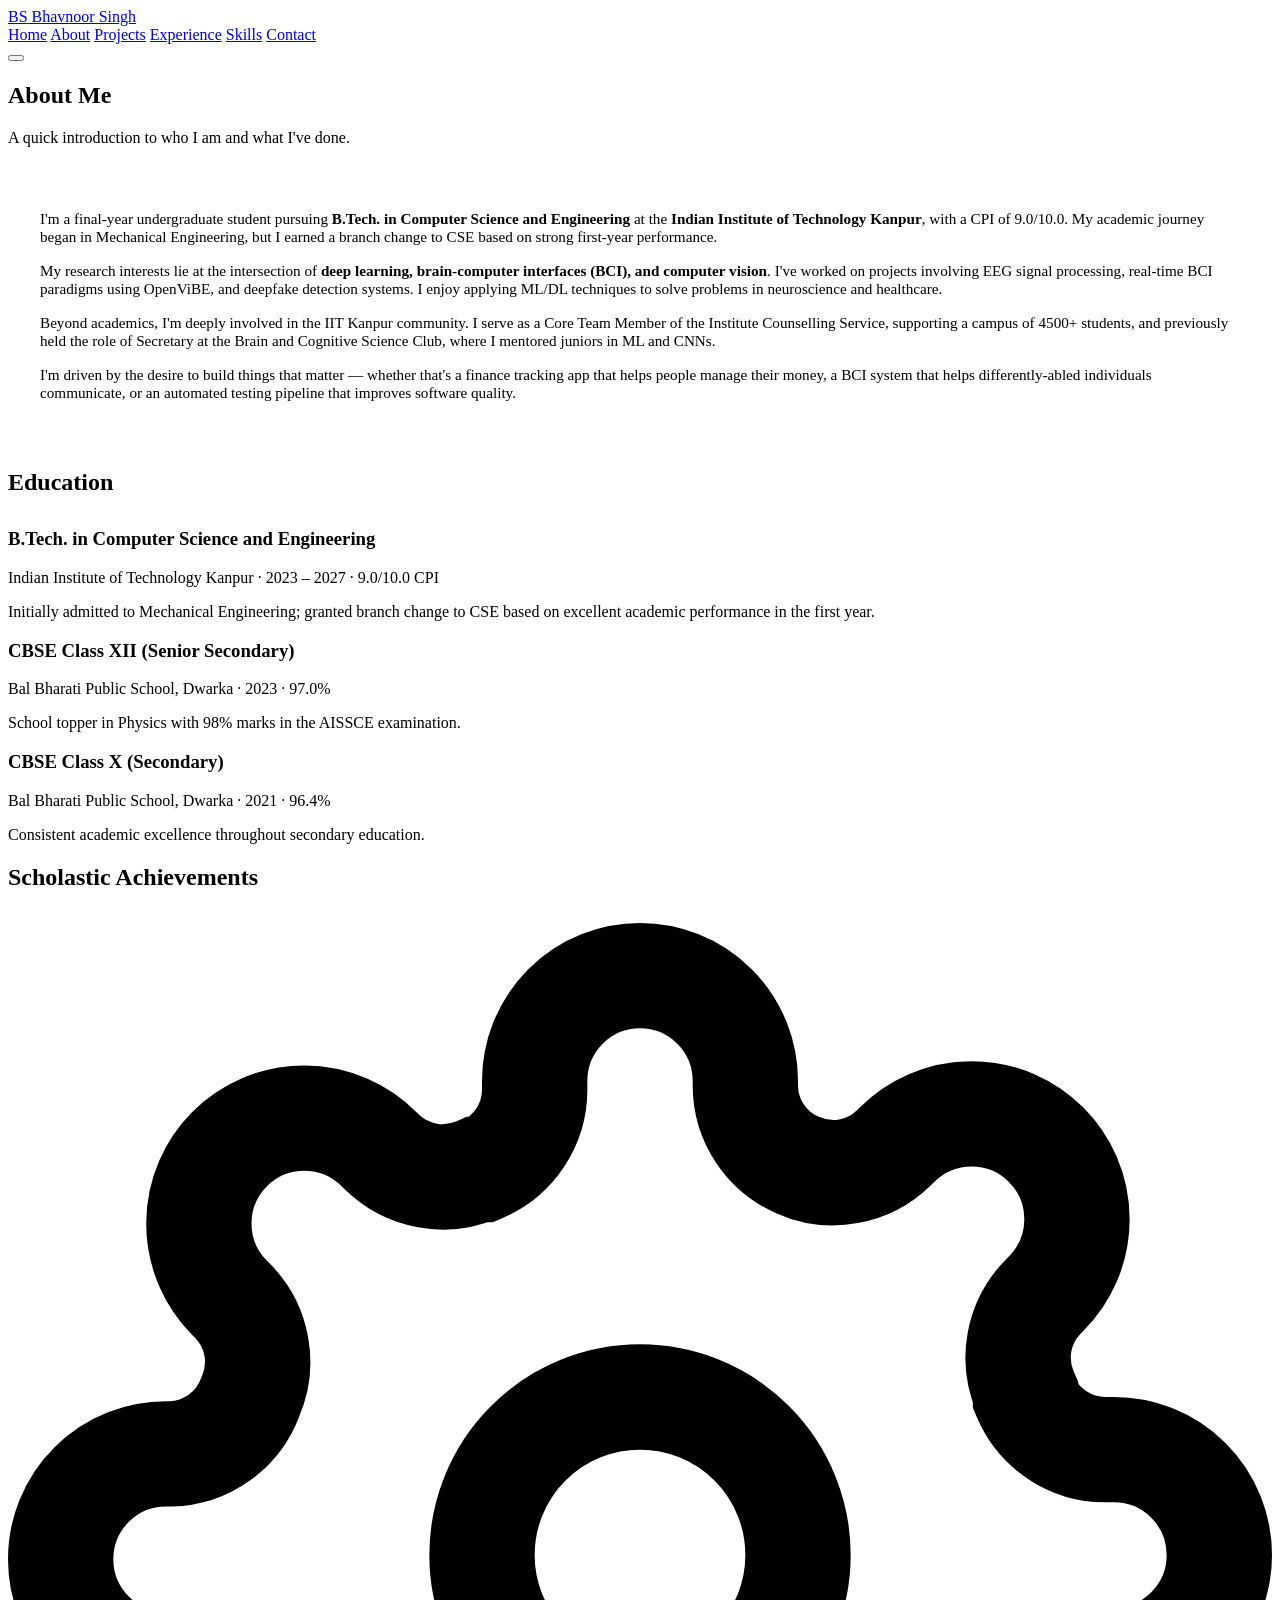
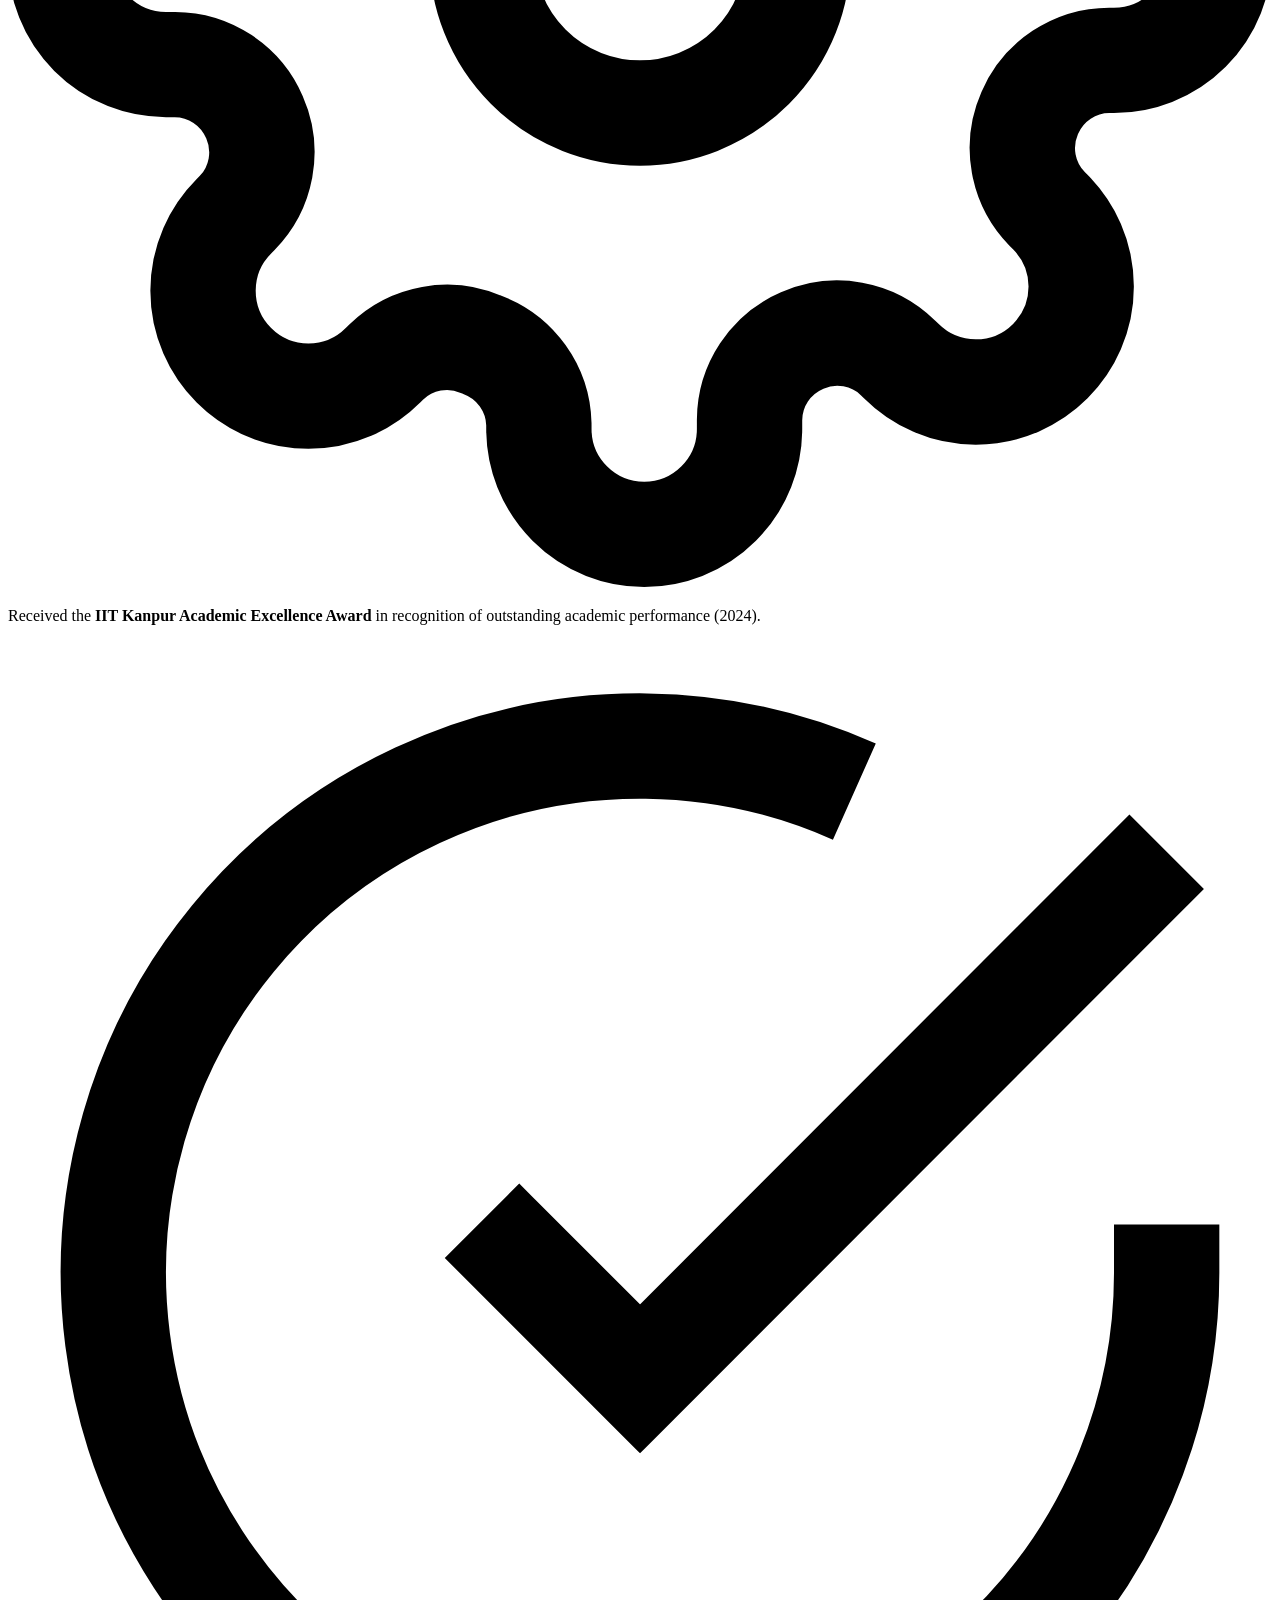
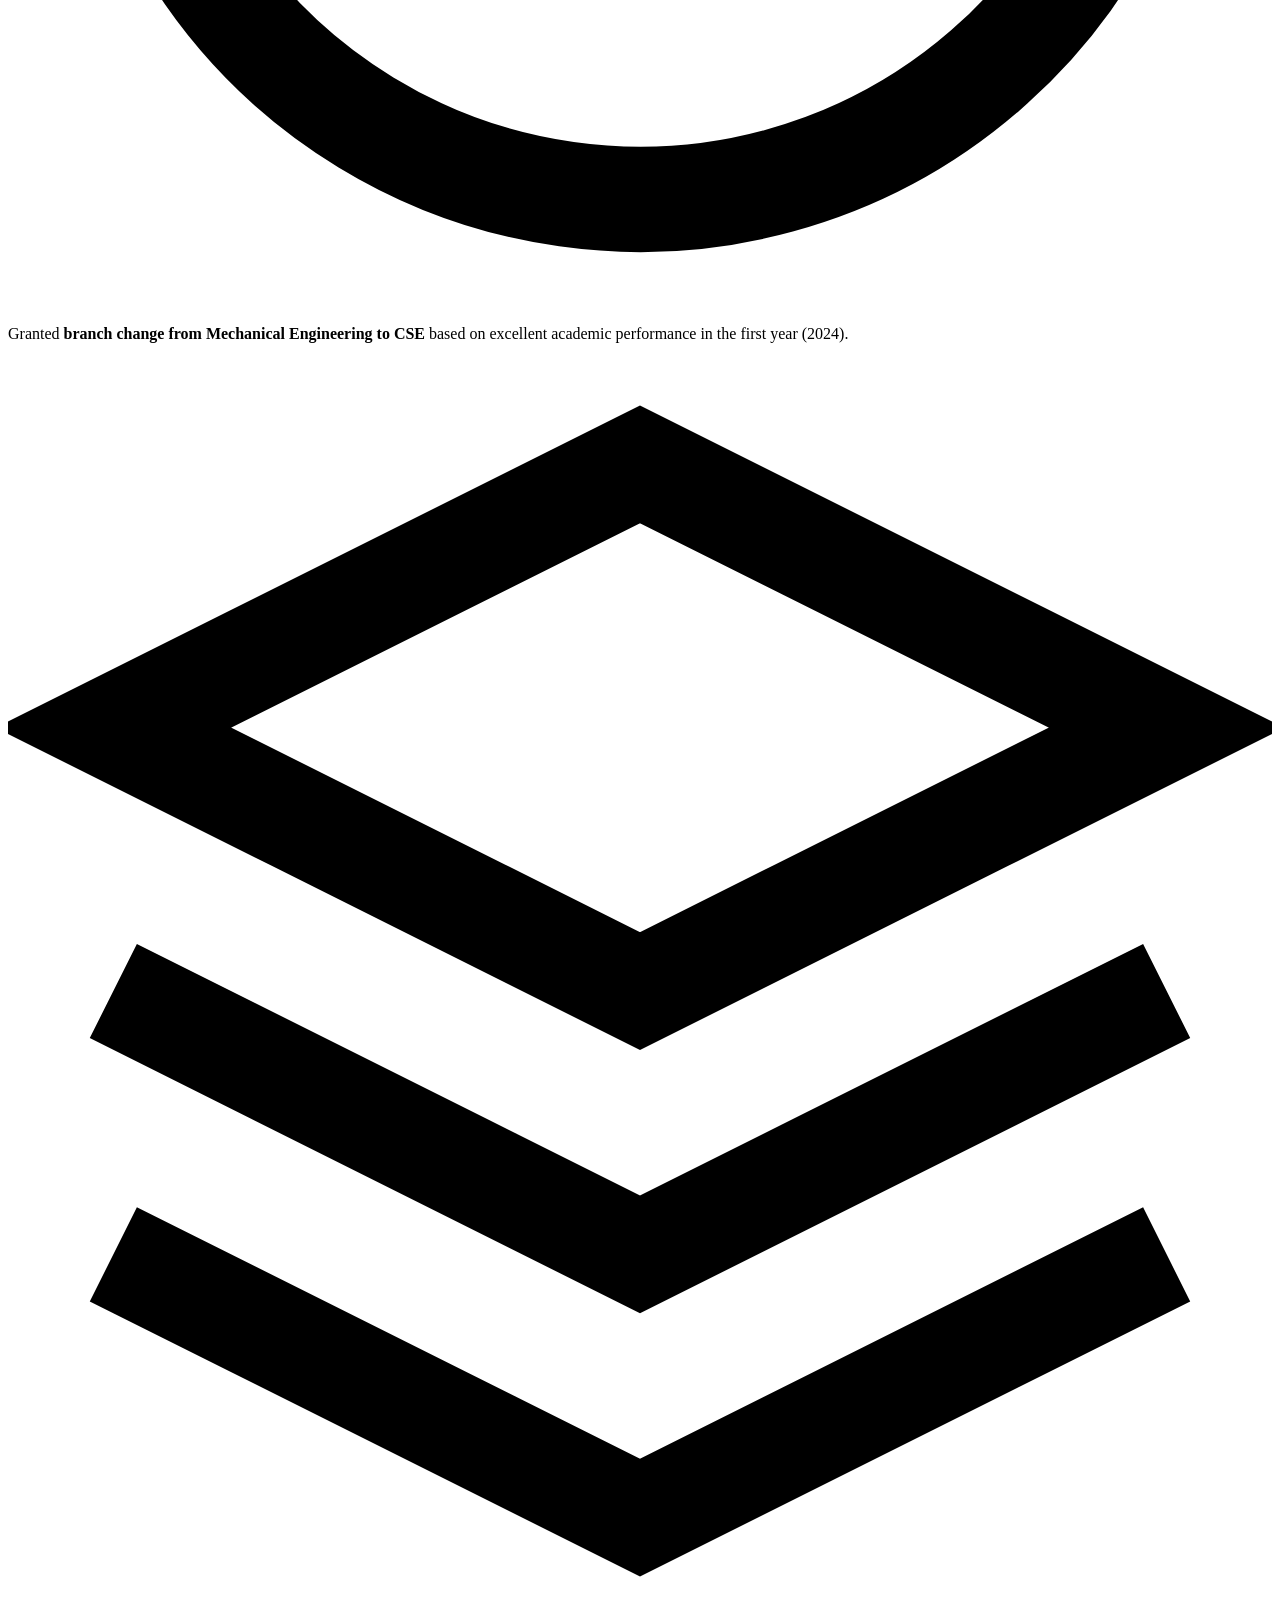
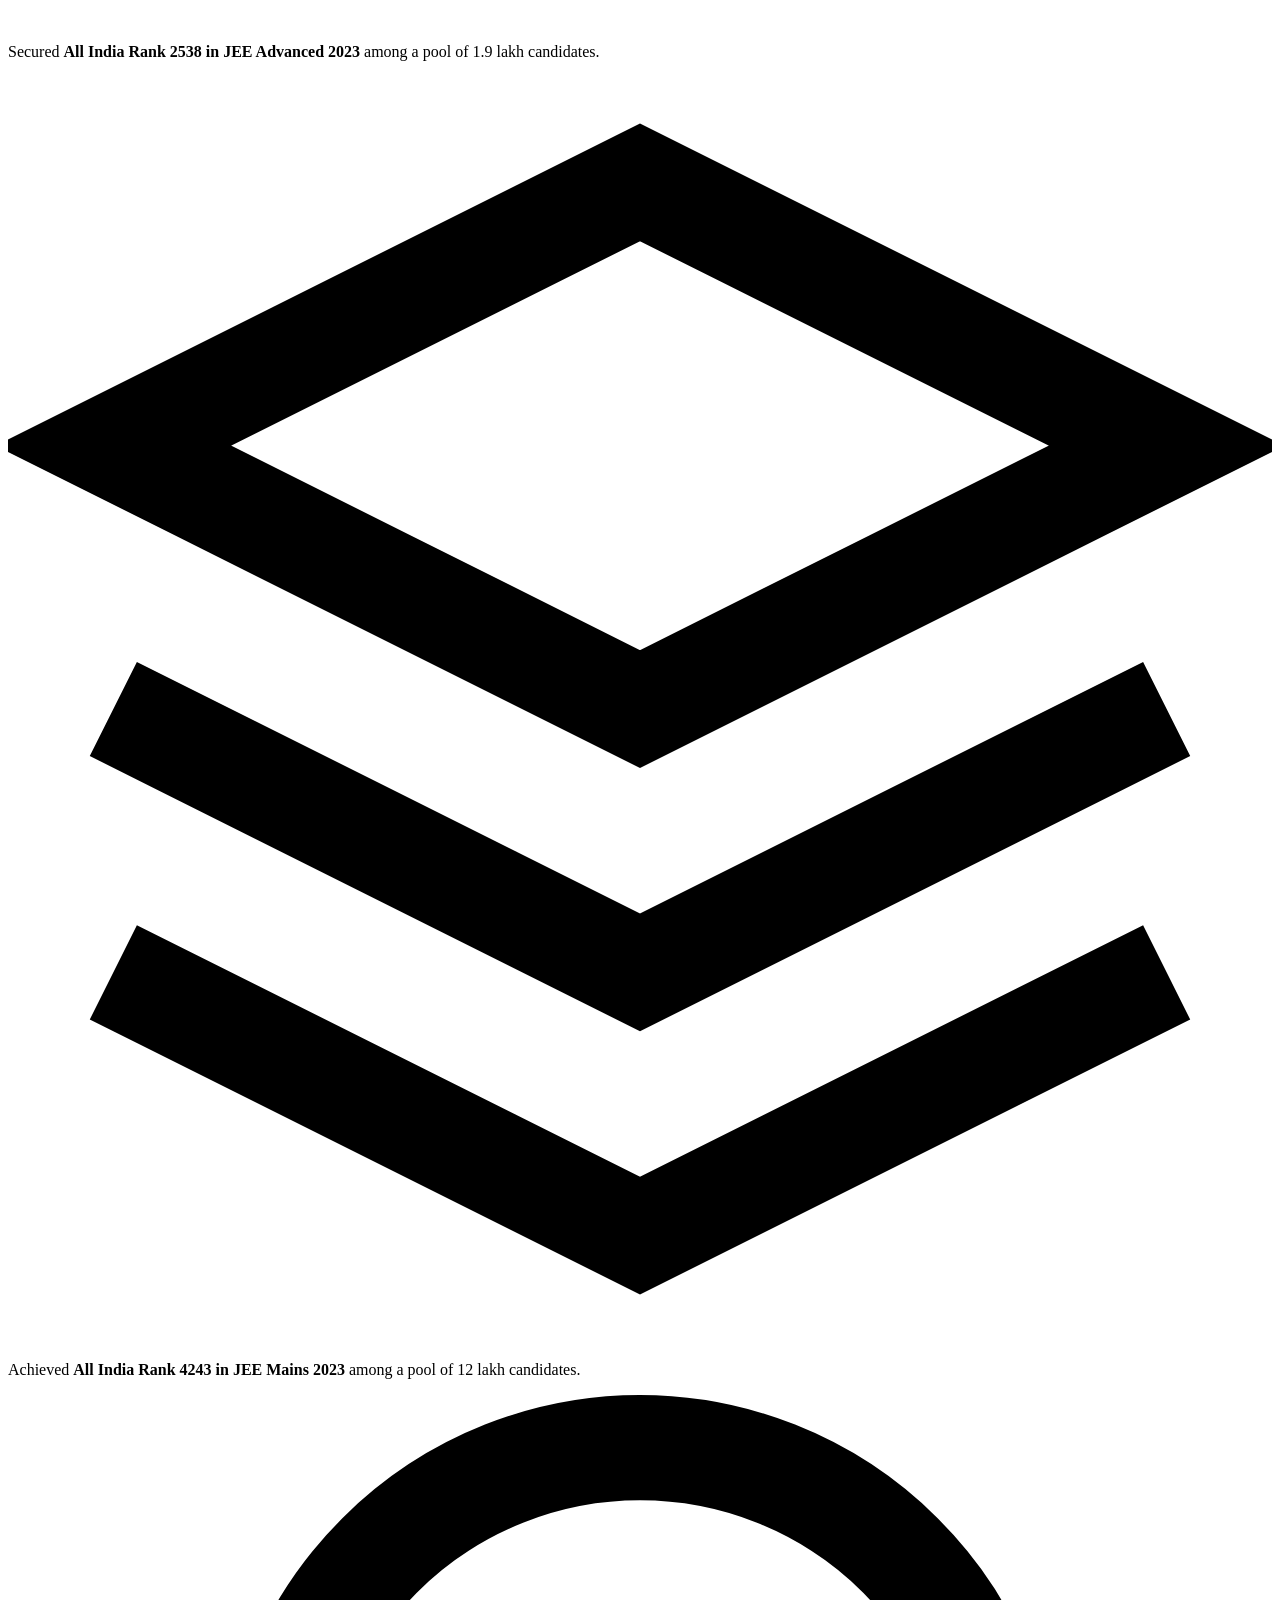
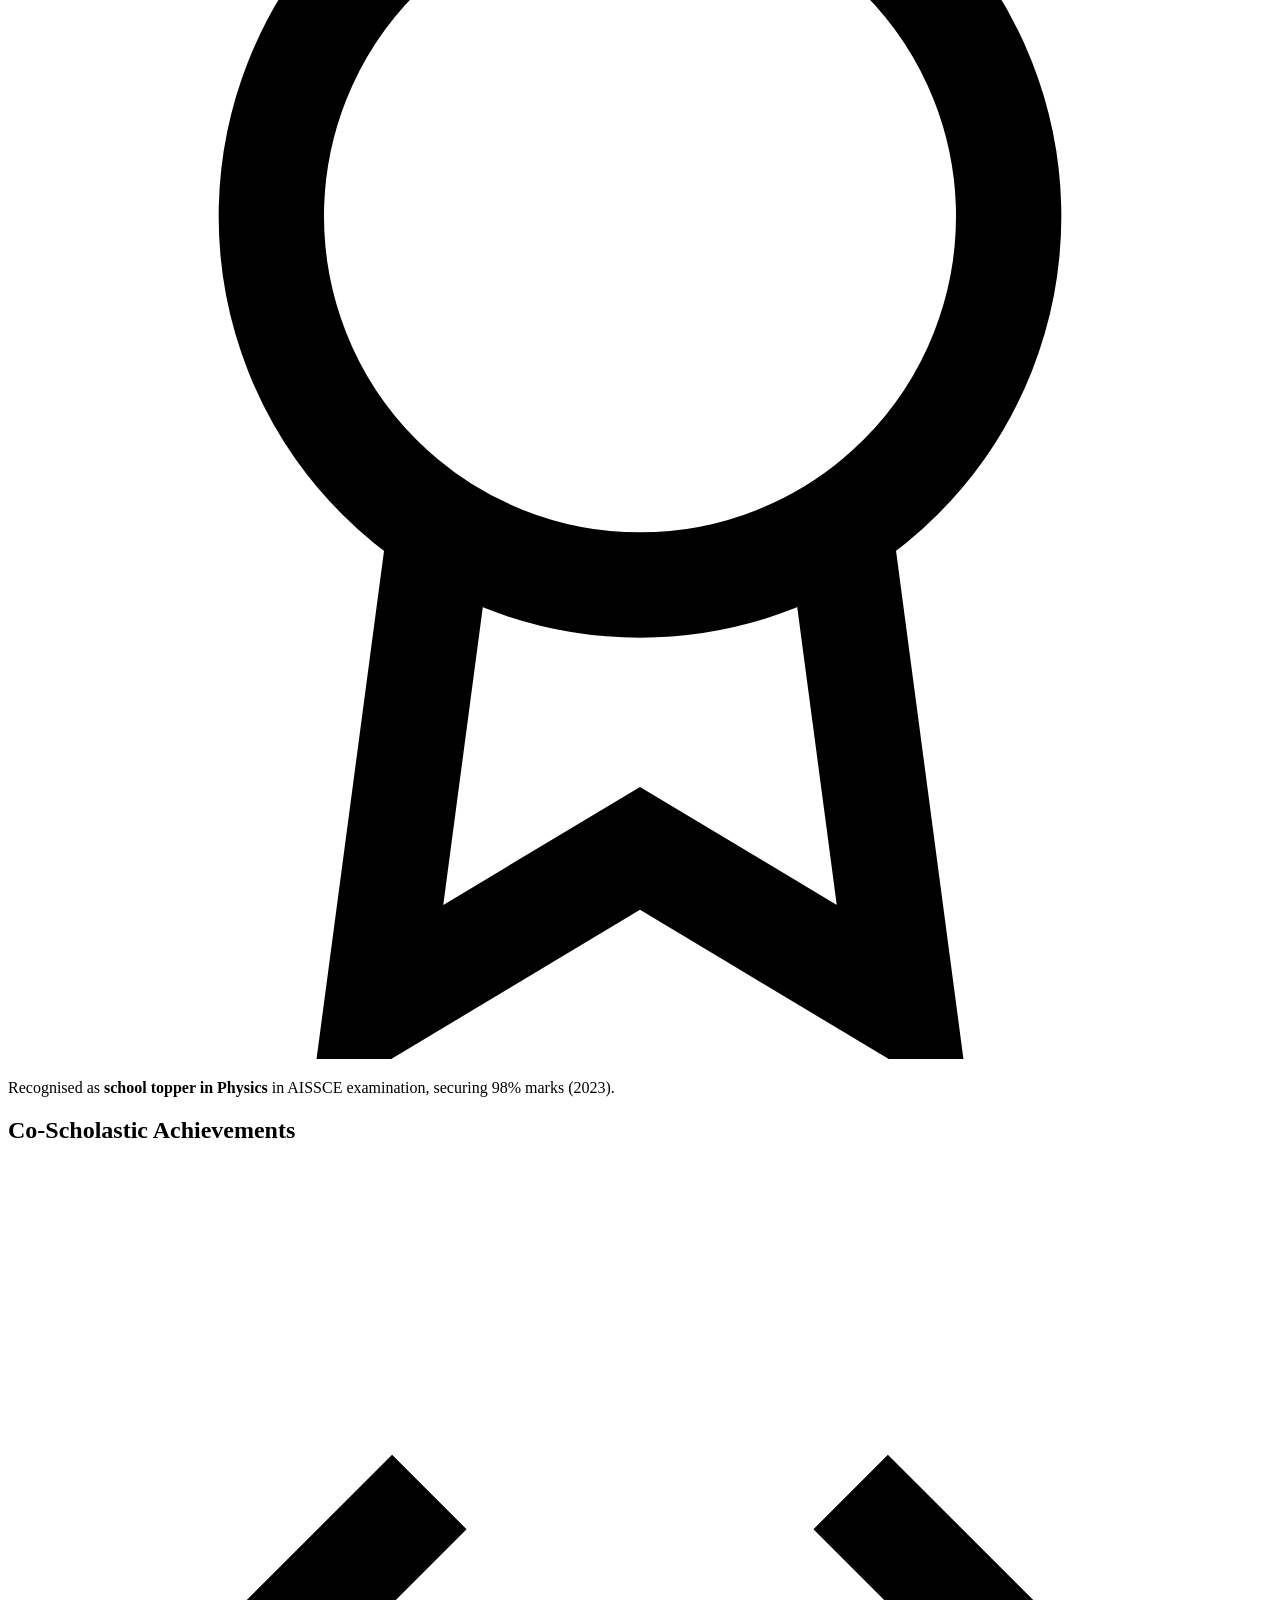
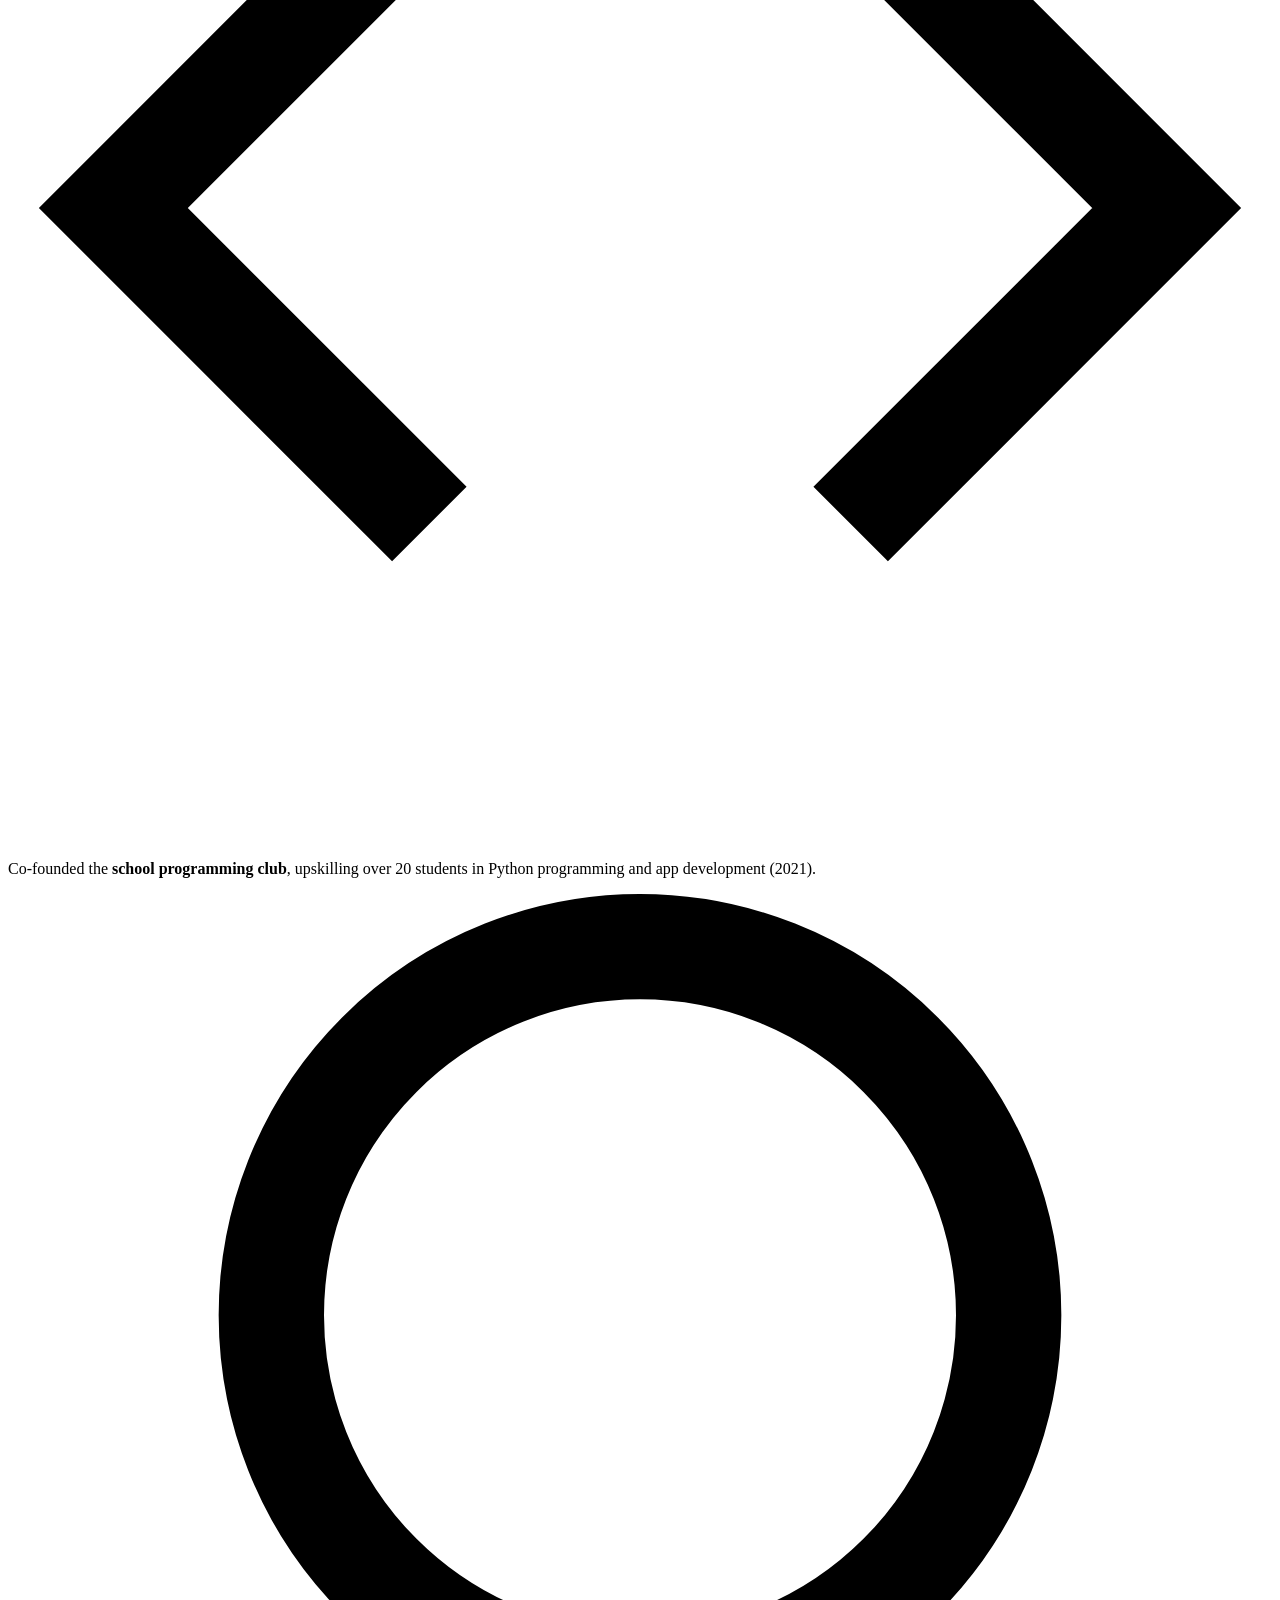
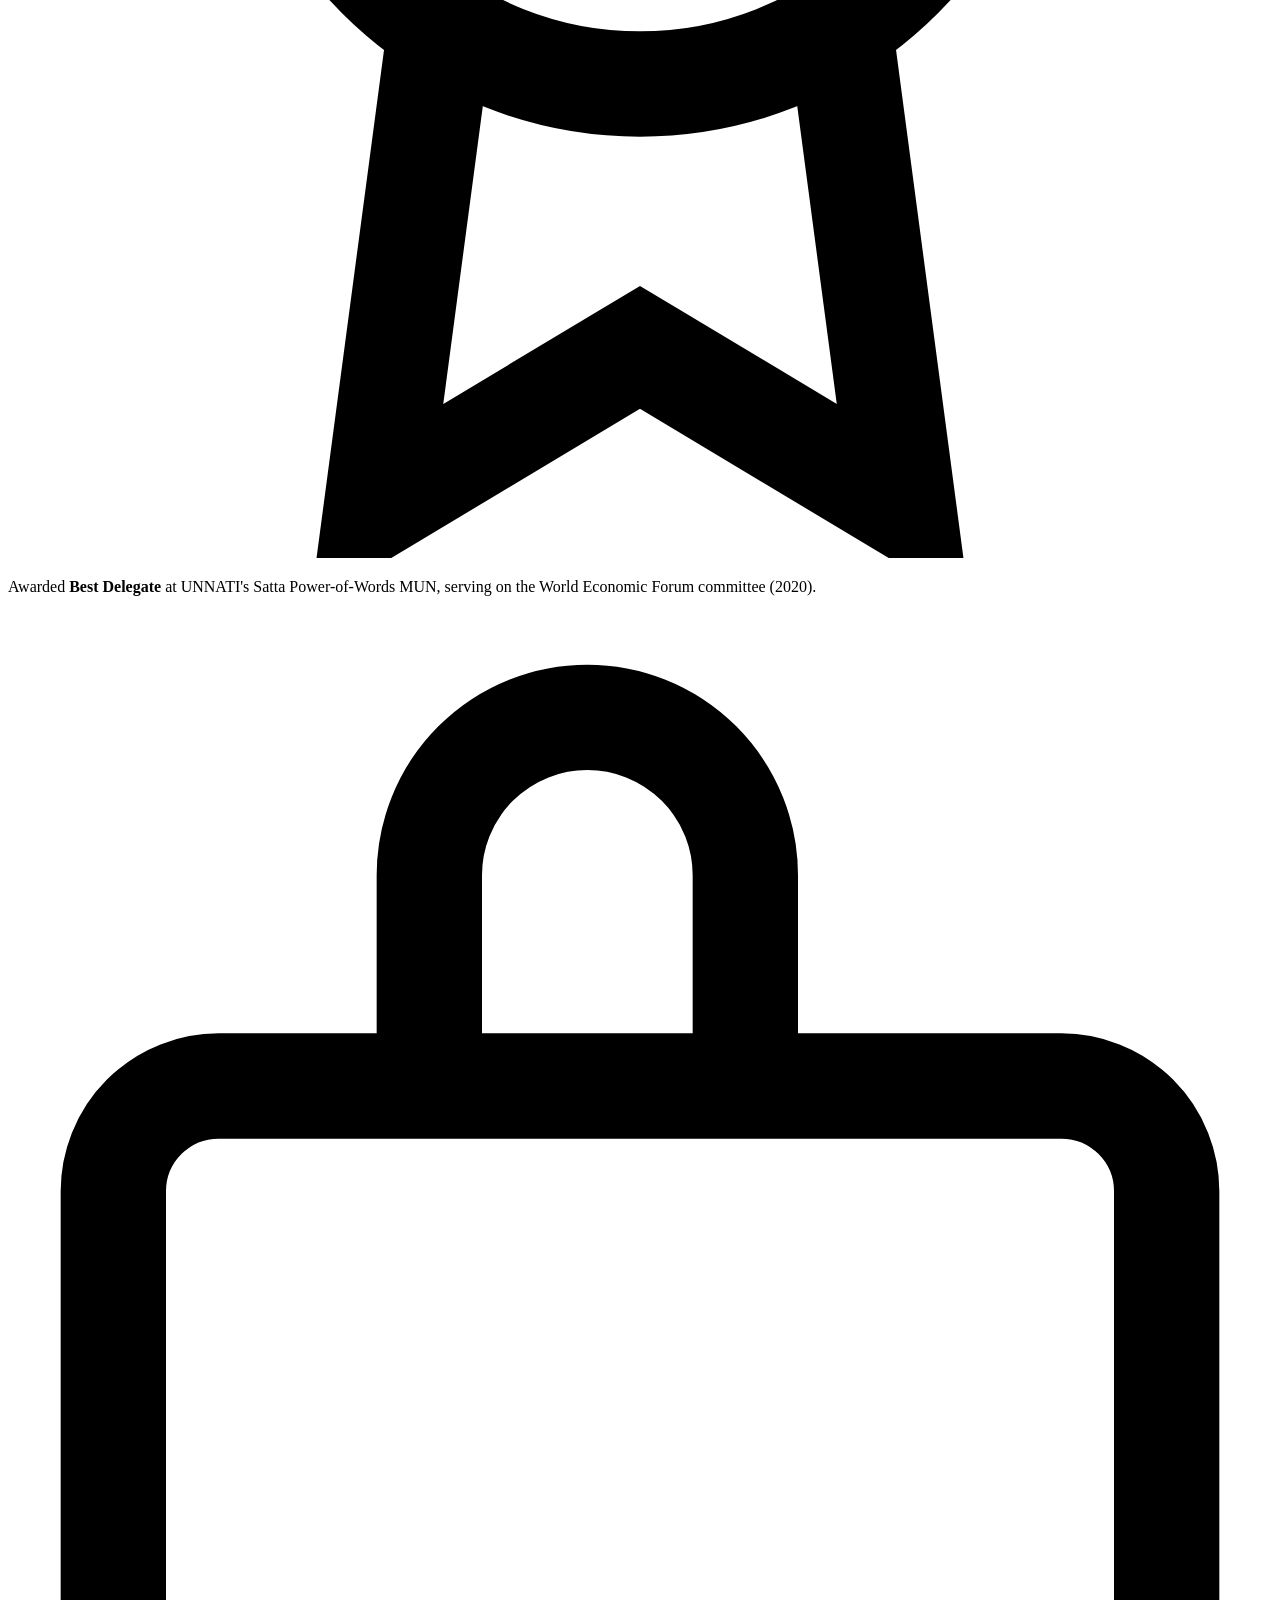
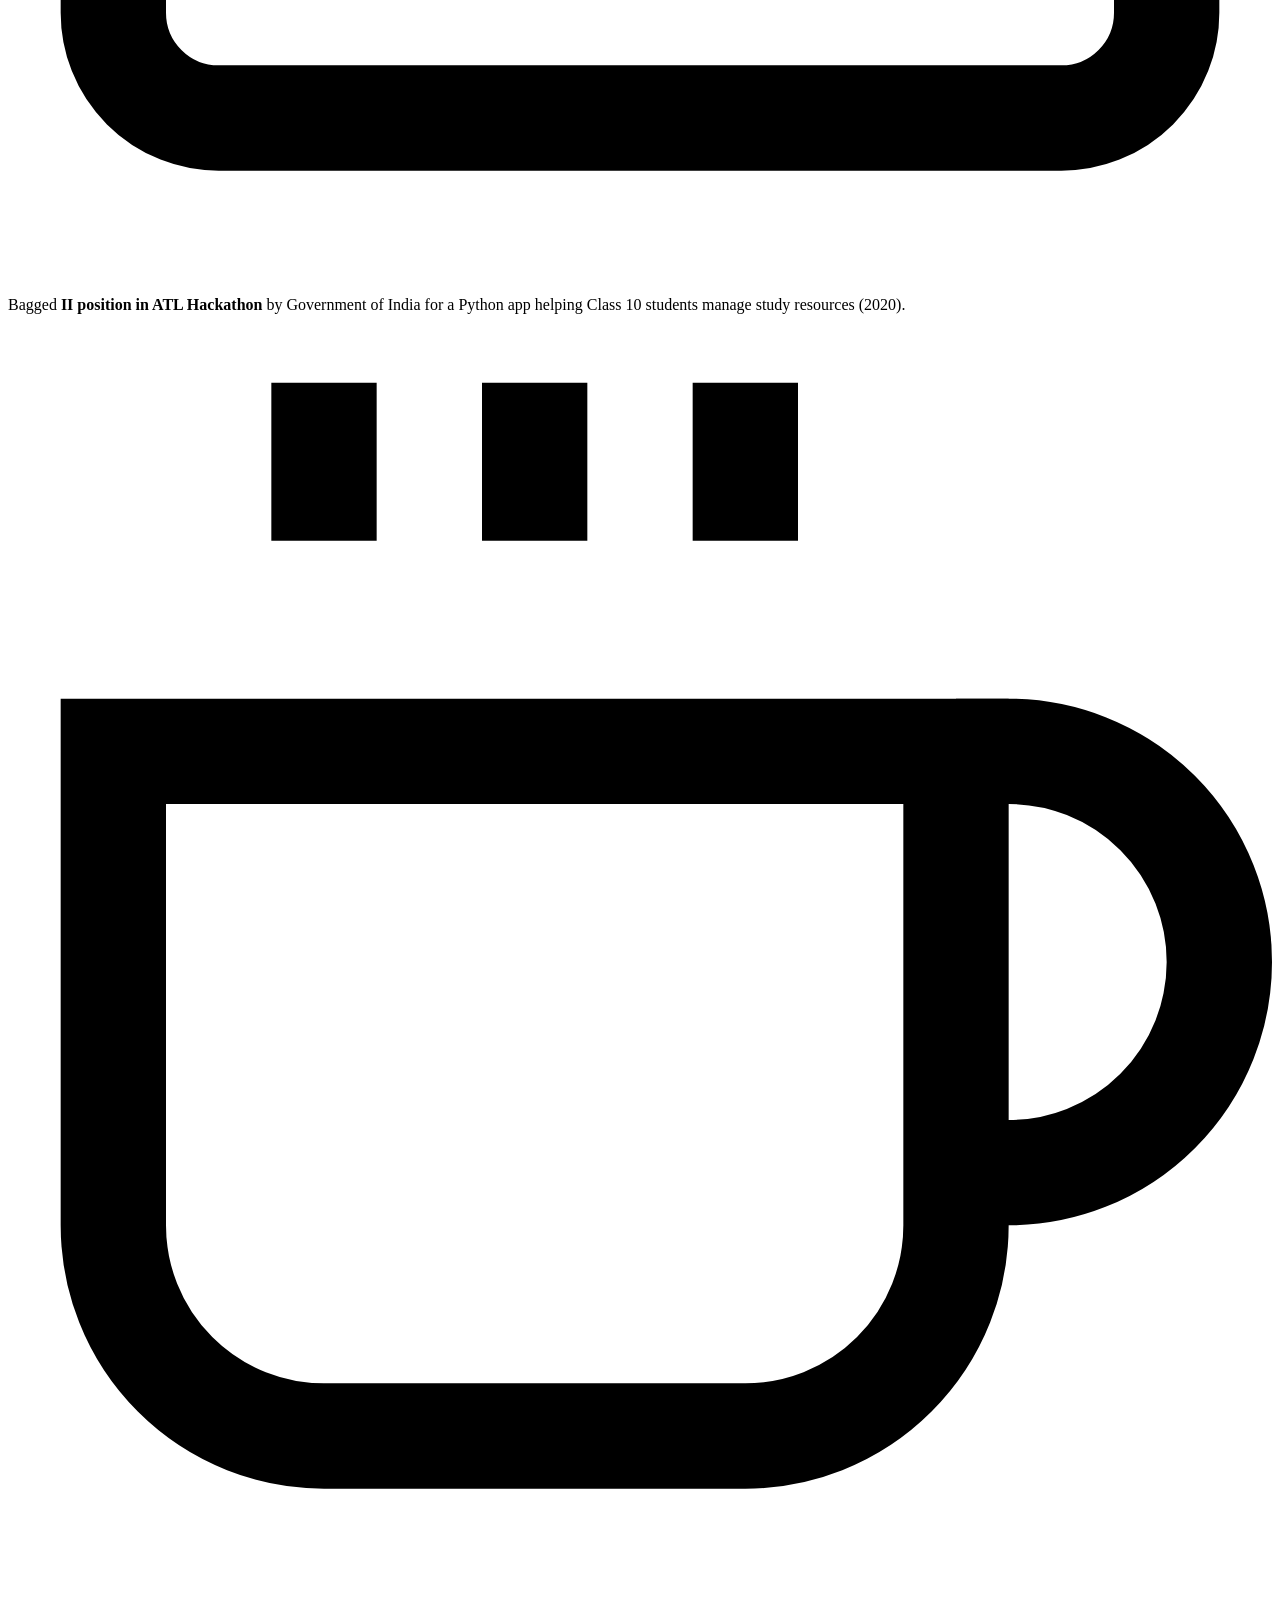
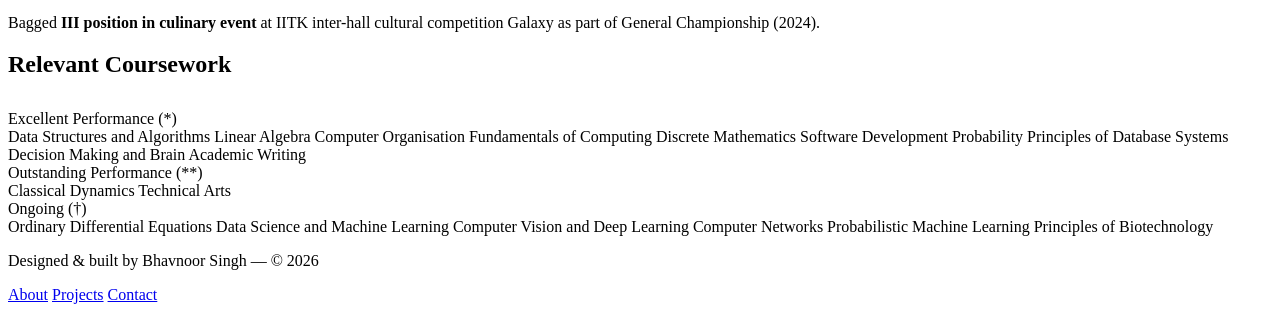
==== about.html @ 6e424cbb "Add files via upload" ====
<!DOCTYPE html>
<html lang="en">
<head>
<meta charset="UTF-8" />
<meta name="viewport" content="width=device-width, initial-scale=1.0" />
<title>About — Bhavnoor Singh</title>
<meta name="description" content="About Bhavnoor Singh — Final Year CSE undergraduate at IIT Kanpur. Education, achievements, and coursework." />

<link rel="preconnect" href="https://fonts.googleapis.com" />
<link rel="preconnect" href="https://fonts.gstatic.com" crossorigin />
<link href="https://fonts.googleapis.com/css2?family=Inter:wght@400;500;600&family=Poppins:wght@500;600;700&family=JetBrains+Mono:wght@400&display=swap" rel="stylesheet" />

<link rel="stylesheet" href="css/style.css" />
</head>
<body>

<!-- ===== Navbar ===== -->
<nav class="navbar">
<div class="nav-container">
<a href="index.html" class="nav-logo">
<span class="logo-mark">BS</span>
Bhavnoor Singh
</a>
<div class="nav-links">
<a href="index.html">Home</a>
<a href="about.html">About</a>
<a href="projects.html">Projects</a>
<a href="experience.html">Experience</a>
<a href="skills.html">Skills</a>
<a href="contact.html">Contact</a>
</div>
<button class="nav-toggle" aria-label="Toggle navigation">
<span></span><span></span><span></span>
</button>
</div>
</nav>

<div class="page-wrapper">
<div class="page-content">

<!-- ===== Page Hero ===== -->
<section class="page-hero">
<div class="container">
<h1 class="reveal">About Me</h1>
<p class="reveal reveal-delay-1">A quick introduction to who I am and what I've done.</p>
</div>
</section>

<!-- ===== Bio ===== -->
<section class="section-sm">
<div class="container">
<div class="card reveal" style="padding:2rem;">
<p style="margin-bottom:1rem; color:var(--text-secondary); font-size:0.95rem;">
I'm a final-year undergraduate student pursuing <strong style="color:var(--text-primary);">B.Tech. in Computer Science and Engineering</strong> at the <strong style="color:var(--text-primary);">Indian Institute of Technology Kanpur</strong>, with a CPI of 9.0/10.0. My academic journey began in Mechanical Engineering, but I earned a branch change to CSE based on strong first-year performance.
</p>
<p style="margin-bottom:1rem; color:var(--text-secondary); font-size:0.95rem;">
My research interests lie at the intersection of <strong style="color:var(--text-primary);">deep learning, brain-computer interfaces (BCI), and computer vision</strong>. I've worked on projects involving EEG signal processing, real-time BCI paradigms using OpenViBE, and deepfake detection systems. I enjoy applying ML/DL techniques to solve problems in neuroscience and healthcare.
</p>
<p style="margin-bottom:1rem; color:var(--text-secondary); font-size:0.95rem;">
Beyond academics, I'm deeply involved in the IIT Kanpur community. I serve as a Core Team Member of the Institute Counselling Service, supporting a campus of 4500+ students, and previously held the role of Secretary at the Brain and Cognitive Science Club, where I mentored juniors in ML and CNNs.
</p>
<p style="color:var(--text-secondary); font-size:0.95rem;">
I'm driven by the desire to build things that matter — whether that's a finance tracking app that helps people manage their money, a BCI system that helps differently-abled individuals communicate, or an automated testing pipeline that improves software quality.
</p>
</div>
</div>
</section>

<!-- ===== Education Timeline ===== -->
<section class="section-sm">
<div class="container">
<h2 class="section-heading reveal">Education</h2>
<div class="timeline" style="margin-top:2rem;">
<div class="timeline-item reveal">
<div class="timeline-dot"></div>
<h3>B.Tech. in Computer Science and Engineering</h3>
<div class="timeline-meta">Indian Institute of Technology Kanpur · 2023 – 2027 · 9.0/10.0 CPI</div>
<p>Initially admitted to Mechanical Engineering; granted branch change to CSE based on excellent academic performance in the first year.</p>
</div>
<div class="timeline-item reveal">
<div class="timeline-dot"></div>
<h3>CBSE Class XII (Senior Secondary)</h3>
<div class="timeline-meta">Bal Bharati Public School, Dwarka · 2023 · 97.0%</div>
<p>School topper in Physics with 98% marks in the AISSCE examination.</p>
</div>
<div class="timeline-item reveal">
<div class="timeline-dot"></div>
<h3>CBSE Class X (Secondary)</h3>
<div class="timeline-meta">Bal Bharati Public School, Dwarka · 2021 · 96.4%</div>
<p>Consistent academic excellence throughout secondary education.</p>
</div>
</div>
</div>
</section>

<!-- ===== Scholastic Achievements ===== -->
<section class="section-sm">
<div class="container">
<h2 class="section-heading reveal">Scholastic Achievements</h2>
<div class="achievements-grid" style="margin-top:2rem;">
<div class="card achievement-card reveal">
<div class="achievement-icon">
<svg viewBox="0 0 24 24" fill="none" stroke="currentColor" stroke-width="2"><path d="M12 15a3 3 0 100-6 3 3 0 000 6z"/><path d="M19.4 15a1.65 1.65 0 00.33 1.82l.06.06a2 2 0 11-2.83 2.83l-.06-.06a1.65 1.65 0 00-1.82-.33 1.65 1.65 0 00-1 1.51V21a2 2 0 11-4 0v-.09A1.65 1.65 0 009 19.4a1.65 1.65 0 00-1.82.33l-.06.06a2 2 0 11-2.83-2.83l.06-.06a1.65 1.65 0 00.33-1.82 1.65 1.65 0 00-1.51-1H3a2 2 0 110-4h.09A1.65 1.65 0 004.6 9a1.65 1.65 0 00-.33-1.82l-.06-.06a2 2 0 112.83-2.83l.06.06a1.65 1.65 0 001.82.33H9a1.65 1.65 0 001-1.51V3a2 2 0 114 0v.09a1.65 1.65 0 001 1.51 1.65 1.65 0 001.82-.33l.06-.06a2 2 0 112.83 2.83l-.06.06a1.65 1.65 0 00-.33 1.82V9a1.65 1.65 0 001.51 1H21a2 2 0 110 4h-.09a1.65 1.65 0 00-1.51 1z"/></svg>
</div>
<p>Received the <strong style="color:var(--text-primary);">IIT Kanpur Academic Excellence Award</strong> in recognition of outstanding academic performance (2024).</p>
</div>
<div class="card achievement-card reveal">
<div class="achievement-icon">
<svg viewBox="0 0 24 24" fill="none" stroke="currentColor" stroke-width="2"><path d="M22 11.08V12a10 10 0 11-5.93-9.14"/><polyline points="22 4 12 14.01 9 11.01"/></svg>
</div>
<p>Granted <strong style="color:var(--text-primary);">branch change from Mechanical Engineering to CSE</strong> based on excellent academic performance in the first year (2024).</p>
</div>
<div class="card achievement-card reveal">
<div class="achievement-icon">
<svg viewBox="0 0 24 24" fill="none" stroke="currentColor" stroke-width="2"><path d="M12 2L2 7l10 5 10-5-10-5z"/><path d="M2 17l10 5 10-5M2 12l10 5 10-5"/></svg>
</div>
<p>Secured <strong style="color:var(--text-primary);">All India Rank 2538 in JEE Advanced 2023</strong> among a pool of 1.9 lakh candidates.</p>
</div>
<div class="card achievement-card reveal">
<div class="achievement-icon">
<svg viewBox="0 0 24 24" fill="none" stroke="currentColor" stroke-width="2"><path d="M12 2L2 7l10 5 10-5-10-5z"/><path d="M2 17l10 5 10-5M2 12l10 5 10-5"/></svg>
</div>
<p>Achieved <strong style="color:var(--text-primary);">All India Rank 4243 in JEE Mains 2023</strong> among a pool of 12 lakh candidates.</p>
</div>
<div class="card achievement-card reveal">
<div class="achievement-icon">
<svg viewBox="0 0 24 24" fill="none" stroke="currentColor" stroke-width="2"><circle cx="12" cy="8" r="7"/><polyline points="8.21 13.89 7 23 12 20 17 23 15.79 13.88"/></svg>
</div>
<p>Recognised as <strong style="color:var(--text-primary);">school topper in Physics</strong> in AISSCE examination, securing 98% marks (2023).</p>
</div>
</div>
</div>
</section>

<!-- ===== Co-Scholastic Achievements ===== -->
<section class="section-sm">
<div class="container">
<h2 class="section-heading reveal">Co-Scholastic Achievements</h2>
<div class="achievements-grid" style="margin-top:2rem;">
<div class="card achievement-card reveal">
<div class="achievement-icon">
<svg viewBox="0 0 24 24" fill="none" stroke="currentColor" stroke-width="2"><polyline points="16 18 22 12 16 6"/><polyline points="8 6 2 12 8 18"/></svg>
</div>
<p>Co-founded the <strong style="color:var(--text-primary);">school programming club</strong>, upskilling over 20 students in Python programming and app development (2021).</p>
</div>
<div class="card achievement-card reveal">
<div class="achievement-icon">
<svg viewBox="0 0 24 24" fill="none" stroke="currentColor" stroke-width="2"><circle cx="12" cy="8" r="7"/><polyline points="8.21 13.89 7 23 12 20 17 23 15.79 13.88"/></svg>
</div>
<p>Awarded <strong style="color:var(--text-primary);">Best Delegate</strong> at UNNATI's Satta Power-of-Words MUN, serving on the World Economic Forum committee (2020).</p>
</div>
<div class="card achievement-card reveal">
<div class="achievement-icon">
<svg viewBox="0 0 24 24" fill="none" stroke="currentColor" stroke-width="2"><path d="M14 9V5a3 3 0 00-6 0v4"/><rect x="2" y="9" width="20" height="12" rx="2"/></svg>
</div>
<p>Bagged <strong style="color:var(--text-primary);">II position in ATL Hackathon</strong> by Government of India for a Python app helping Class 10 students manage study resources (2020).</p>
</div>
<div class="card achievement-card reveal">
<div class="achievement-icon">
<svg viewBox="0 0 24 24" fill="none" stroke="currentColor" stroke-width="2"><path d="M18 8h1a4 4 0 010 8h-1"/><path d="M2 8h16v9a4 4 0 01-4 4H6a4 4 0 01-4-4V8z"/><line x1="6" y1="1" x2="6" y2="4"/><line x1="10" y1="1" x2="10" y2="4"/><line x1="14" y1="1" x2="14" y2="4"/></svg>
</div>
<p>Bagged <strong style="color:var(--text-primary);">III position in culinary event</strong> at IITK inter-hall cultural competition Galaxy as part of General Championship (2024).</p>
</div>
</div>
</div>
</section>

<!-- ===== Relevant Coursework ===== -->
<section class="section-sm">
<div class="container">
<h2 class="section-heading reveal">Relevant Coursework</h2>
<div style="margin-top:2rem;">

<div class="coursework-section reveal">
<div class="coursework-label">Excellent Performance (*)</div>
<div class="pills">
<span class="pill excellent">Data Structures and Algorithms</span>
<span class="pill excellent">Linear Algebra</span>
<span class="pill excellent">Computer Organisation</span>
<span class="pill excellent">Fundamentals of Computing</span>
<span class="pill excellent">Discrete Mathematics</span>
<span class="pill excellent">Software Development</span>
<span class="pill excellent">Probability</span>
<span class="pill excellent">Principles of Database Systems</span>
<span class="pill excellent">Decision Making and Brain</span>
<span class="pill excellent">Academic Writing</span>
</div>
</div>

<div class="coursework-section reveal">
<div class="coursework-label">Outstanding Performance (**)</div>
<div class="pills">
<span class="pill outstanding">Classical Dynamics</span>
<span class="pill outstanding">Technical Arts</span>
</div>
</div>

<div class="coursework-section reveal">
<div class="coursework-label">Ongoing (†)</div>
<div class="pills">
<span class="pill ongoing">Ordinary Differential Equations</span>
<span class="pill ongoing">Data Science and Machine Learning</span>
<span class="pill ongoing">Computer Vision and Deep Learning</span>
<span class="pill ongoing">Computer Networks</span>
<span class="pill ongoing">Probabilistic Machine Learning</span>
<span class="pill ongoing">Principles of Biotechnology</span>
</div>
</div>

</div>
</div>
</section>

</div>

<!-- ===== Footer ===== -->
<footer class="footer">
<div class="container">
<div class="footer-content">
<p>Designed & built by Bhavnoor Singh — © <span id="year"></span></p>
<div class="footer-links">
<a href="about.html">About</a>
<a href="projects.html">Projects</a>
<a href="contact.html">Contact</a>
</div>
</div>
</div>
</footer>
</div>

<script>document.getElementById('year').textContent = new Date().getFullYear();</script>
<script src="js/main.js"></script>
</body>
</html>
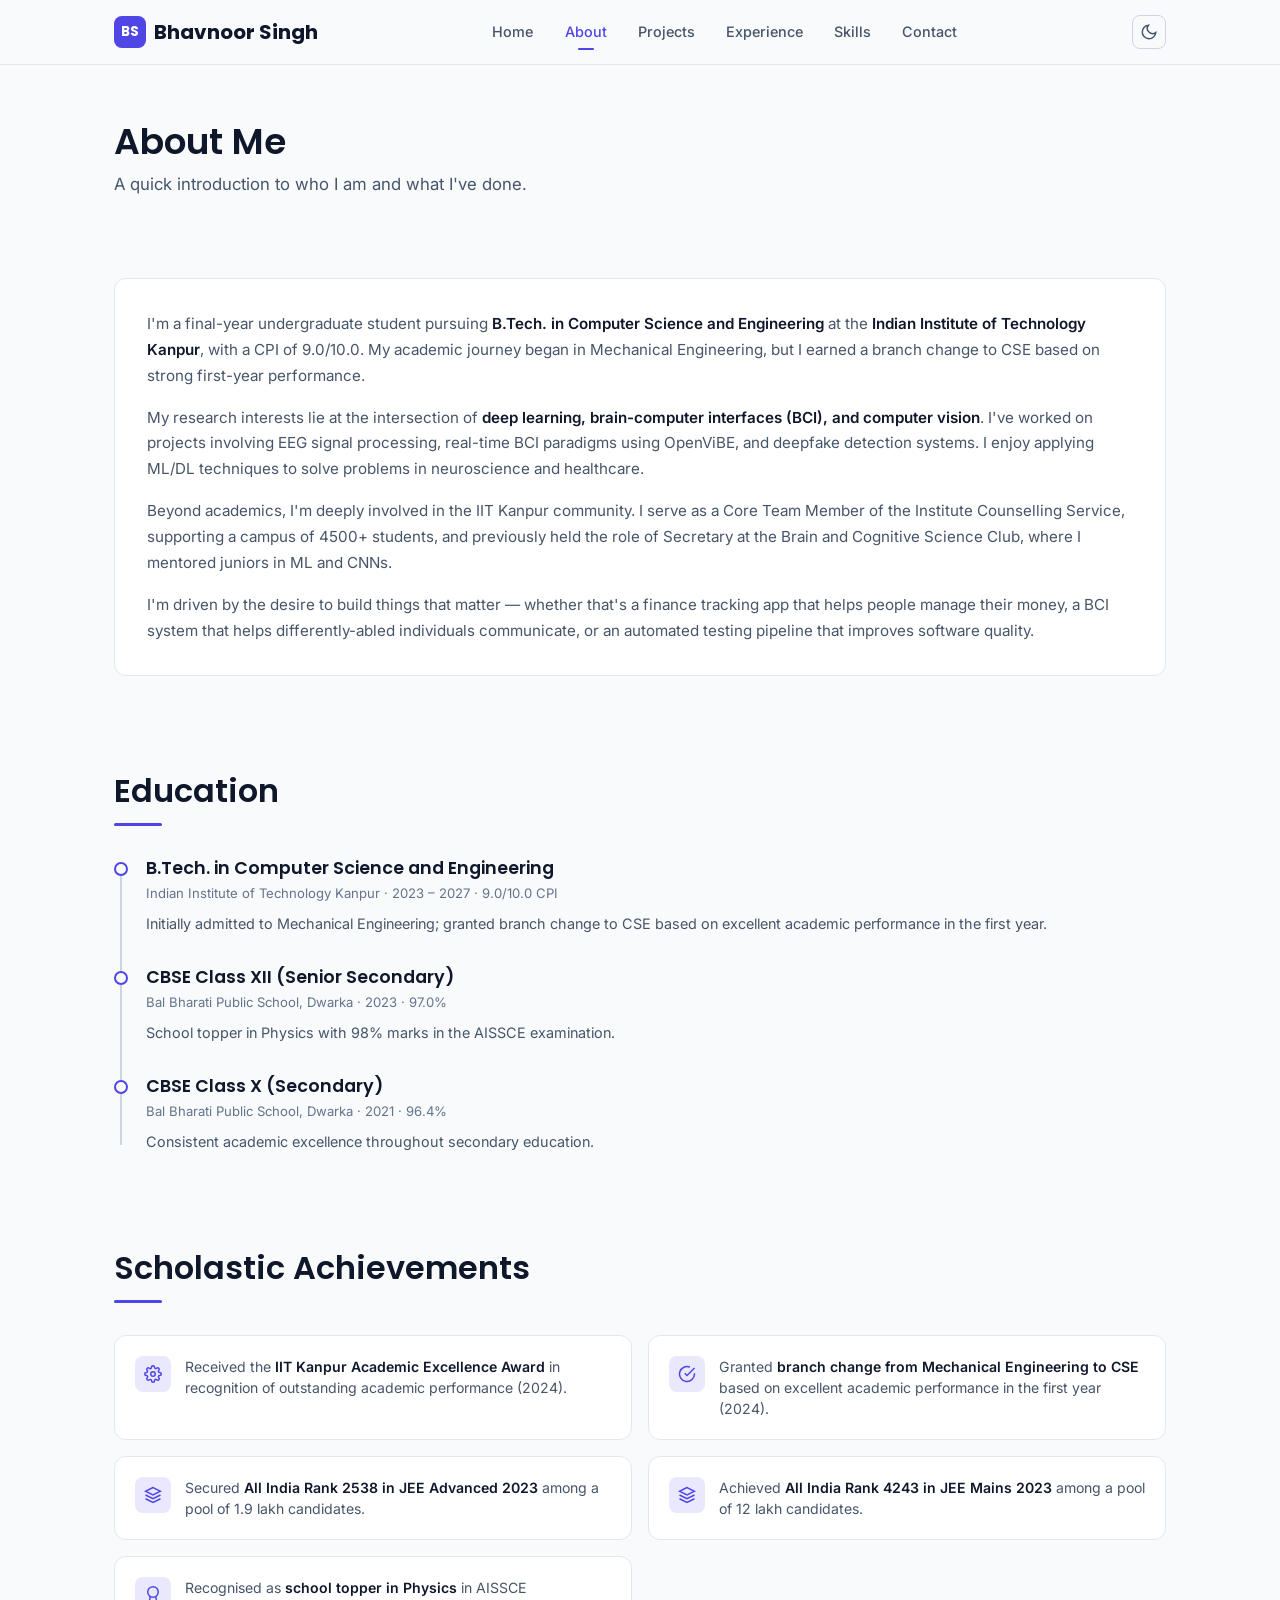
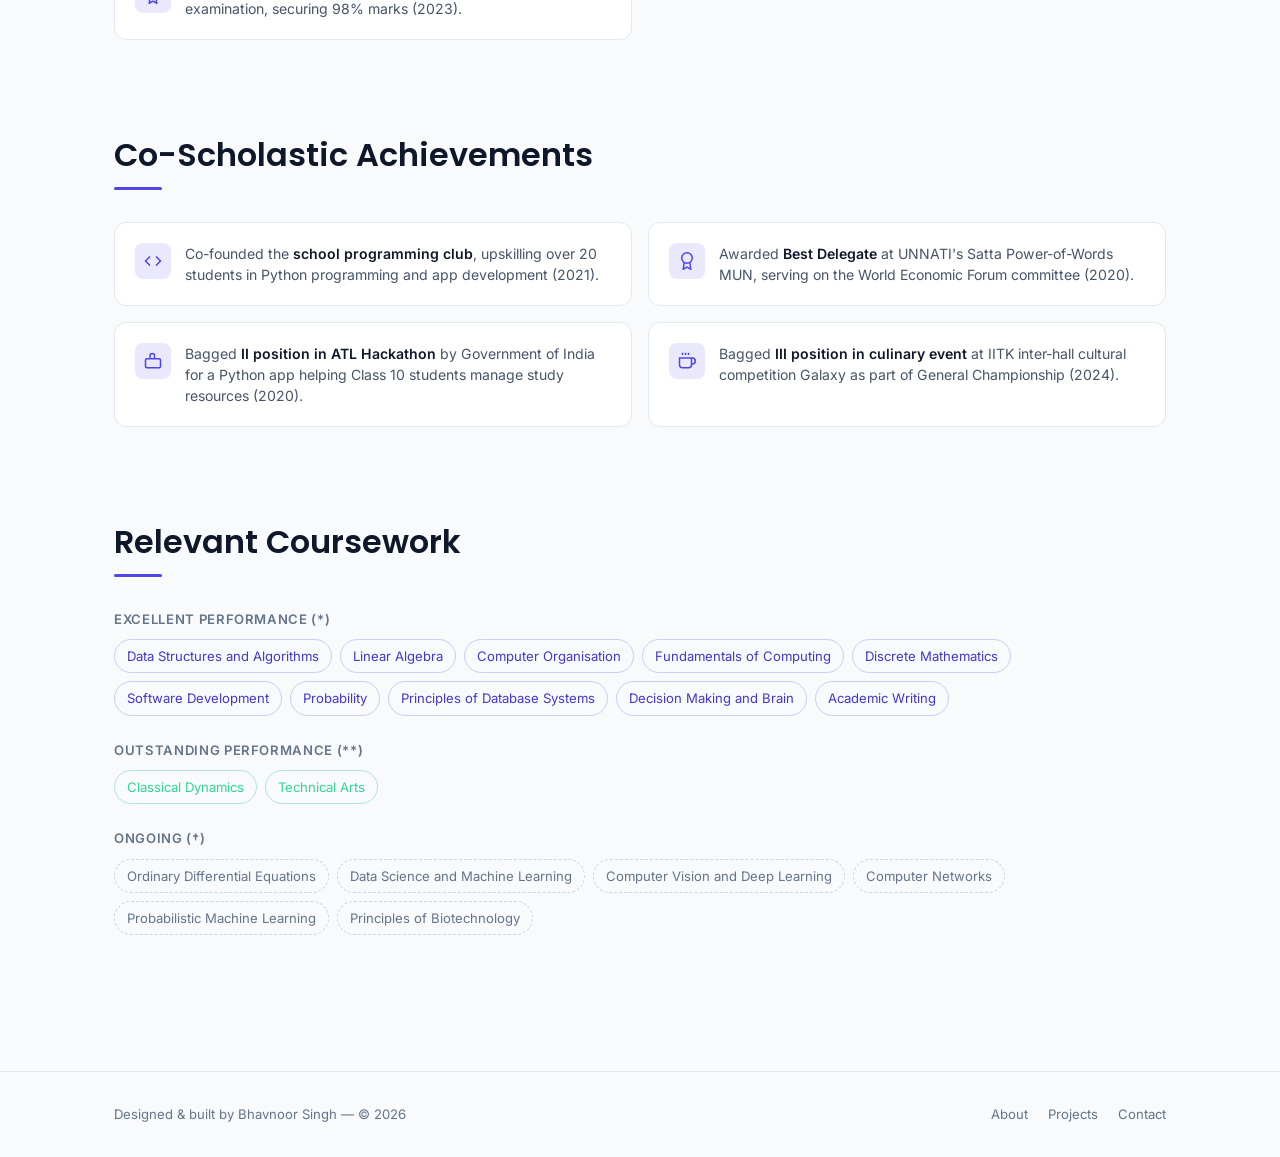
==== commit f2e5a303: "Edits by antigravity" ====
--- a/about.html
+++ b/about.html
@@ -1,235 +1,253 @@
 <!DOCTYPE html>
 <html lang="en">
 <head>
-<meta charset="UTF-8" />
-<meta name="viewport" content="width=device-width, initial-scale=1.0" />
-<title>About — Bhavnoor Singh</title>
-<meta name="description" content="About Bhavnoor Singh — Final Year CSE undergraduate at IIT Kanpur. Education, achievements, and coursework." />
-
-<link rel="preconnect" href="https://fonts.googleapis.com" />
-<link rel="preconnect" href="https://fonts.gstatic.com" crossorigin />
-<link href="https://fonts.googleapis.com/css2?family=Inter:wght@400;500;600&family=Poppins:wght@500;600;700&family=JetBrains+Mono:wght@400&display=swap" rel="stylesheet" />
-
-<link rel="stylesheet" href="css/style.css" />
+  <meta charset="UTF-8" />
+  <meta name="viewport" content="width=device-width, initial-scale=1.0" />
+  <title>About — Bhavnoor Singh</title>
+  <meta name="description" content="About Bhavnoor Singh — Final Year CSE undergraduate at IIT Kanpur. Education, achievements, and coursework." />
+
+  <!-- OpenGraph Meta Tags -->
+  <meta property="og:title" content="About — Bhavnoor Singh" />
+  <meta property="og:description" content="Education, scholastic achievements, and coursework of Bhavnoor Singh (IIT Kanpur)." />
+  <meta property="og:type" content="website" />
+  <meta property="og:url" content="https://bhavnoor-coders-1010.github.io/Bhavnoor-Singh/about.html" />
+  <meta name="twitter:card" content="summary" />
+
+  <!-- Favicon -->
+  <link rel="icon" type="image/svg+xml" href="favicon.svg" />
+
+  <!-- Fonts -->
+  <link rel="preconnect" href="https://fonts.googleapis.com" />
+  <link rel="preconnect" href="https://fonts.gstatic.com" crossorigin />
+  <link href="https://fonts.googleapis.com/css2?family=Inter:wght@400;500;600&family=Poppins:wght@500;600;700&family=JetBrains+Mono:wght@400&display=swap" rel="stylesheet" />
+
+  <link rel="stylesheet" href="css/styles.css" />
 </head>
 <body>
 
-<!-- ===== Navbar ===== -->
-<nav class="navbar">
-<div class="nav-container">
-<a href="index.html" class="nav-logo">
-<span class="logo-mark">BS</span>
-Bhavnoor Singh
-</a>
-<div class="nav-links">
-<a href="index.html">Home</a>
-<a href="about.html">About</a>
-<a href="projects.html">Projects</a>
-<a href="experience.html">Experience</a>
-<a href="skills.html">Skills</a>
-<a href="contact.html">Contact</a>
-</div>
-<button class="nav-toggle" aria-label="Toggle navigation">
-<span></span><span></span><span></span>
-</button>
-</div>
-</nav>
-
-<div class="page-wrapper">
-<div class="page-content">
-
-<!-- ===== Page Hero ===== -->
-<section class="page-hero">
-<div class="container">
-<h1 class="reveal">About Me</h1>
-<p class="reveal reveal-delay-1">A quick introduction to who I am and what I've done.</p>
-</div>
-</section>
-
-<!-- ===== Bio ===== -->
-<section class="section-sm">
-<div class="container">
-<div class="card reveal" style="padding:2rem;">
-<p style="margin-bottom:1rem; color:var(--text-secondary); font-size:0.95rem;">
-I'm a final-year undergraduate student pursuing <strong style="color:var(--text-primary);">B.Tech. in Computer Science and Engineering</strong> at the <strong style="color:var(--text-primary);">Indian Institute of Technology Kanpur</strong>, with a CPI of 9.0/10.0. My academic journey began in Mechanical Engineering, but I earned a branch change to CSE based on strong first-year performance.
-</p>
-<p style="margin-bottom:1rem; color:var(--text-secondary); font-size:0.95rem;">
-My research interests lie at the intersection of <strong style="color:var(--text-primary);">deep learning, brain-computer interfaces (BCI), and computer vision</strong>. I've worked on projects involving EEG signal processing, real-time BCI paradigms using OpenViBE, and deepfake detection systems. I enjoy applying ML/DL techniques to solve problems in neuroscience and healthcare.
-</p>
-<p style="margin-bottom:1rem; color:var(--text-secondary); font-size:0.95rem;">
-Beyond academics, I'm deeply involved in the IIT Kanpur community. I serve as a Core Team Member of the Institute Counselling Service, supporting a campus of 4500+ students, and previously held the role of Secretary at the Brain and Cognitive Science Club, where I mentored juniors in ML and CNNs.
-</p>
-<p style="color:var(--text-secondary); font-size:0.95rem;">
-I'm driven by the desire to build things that matter — whether that's a finance tracking app that helps people manage their money, a BCI system that helps differently-abled individuals communicate, or an automated testing pipeline that improves software quality.
-</p>
-</div>
-</div>
-</section>
-
-<!-- ===== Education Timeline ===== -->
-<section class="section-sm">
-<div class="container">
-<h2 class="section-heading reveal">Education</h2>
-<div class="timeline" style="margin-top:2rem;">
-<div class="timeline-item reveal">
-<div class="timeline-dot"></div>
-<h3>B.Tech. in Computer Science and Engineering</h3>
-<div class="timeline-meta">Indian Institute of Technology Kanpur · 2023 – 2027 · 9.0/10.0 CPI</div>
-<p>Initially admitted to Mechanical Engineering; granted branch change to CSE based on excellent academic performance in the first year.</p>
-</div>
-<div class="timeline-item reveal">
-<div class="timeline-dot"></div>
-<h3>CBSE Class XII (Senior Secondary)</h3>
-<div class="timeline-meta">Bal Bharati Public School, Dwarka · 2023 · 97.0%</div>
-<p>School topper in Physics with 98% marks in the AISSCE examination.</p>
-</div>
-<div class="timeline-item reveal">
-<div class="timeline-dot"></div>
-<h3>CBSE Class X (Secondary)</h3>
-<div class="timeline-meta">Bal Bharati Public School, Dwarka · 2021 · 96.4%</div>
-<p>Consistent academic excellence throughout secondary education.</p>
-</div>
-</div>
-</div>
-</section>
-
-<!-- ===== Scholastic Achievements ===== -->
-<section class="section-sm">
-<div class="container">
-<h2 class="section-heading reveal">Scholastic Achievements</h2>
-<div class="achievements-grid" style="margin-top:2rem;">
-<div class="card achievement-card reveal">
-<div class="achievement-icon">
-<svg viewBox="0 0 24 24" fill="none" stroke="currentColor" stroke-width="2"><path d="M12 15a3 3 0 100-6 3 3 0 000 6z"/><path d="M19.4 15a1.65 1.65 0 00.33 1.82l.06.06a2 2 0 11-2.83 2.83l-.06-.06a1.65 1.65 0 00-1.82-.33 1.65 1.65 0 00-1 1.51V21a2 2 0 11-4 0v-.09A1.65 1.65 0 009 19.4a1.65 1.65 0 00-1.82.33l-.06.06a2 2 0 11-2.83-2.83l.06-.06a1.65 1.65 0 00.33-1.82 1.65 1.65 0 00-1.51-1H3a2 2 0 110-4h.09A1.65 1.65 0 004.6 9a1.65 1.65 0 00-.33-1.82l-.06-.06a2 2 0 112.83-2.83l.06.06a1.65 1.65 0 001.82.33H9a1.65 1.65 0 001-1.51V3a2 2 0 114 0v.09a1.65 1.65 0 001 1.51 1.65 1.65 0 001.82-.33l.06-.06a2 2 0 112.83 2.83l-.06.06a1.65 1.65 0 00-.33 1.82V9a1.65 1.65 0 001.51 1H21a2 2 0 110 4h-.09a1.65 1.65 0 00-1.51 1z"/></svg>
-</div>
-<p>Received the <strong style="color:var(--text-primary);">IIT Kanpur Academic Excellence Award</strong> in recognition of outstanding academic performance (2024).</p>
-</div>
-<div class="card achievement-card reveal">
-<div class="achievement-icon">
-<svg viewBox="0 0 24 24" fill="none" stroke="currentColor" stroke-width="2"><path d="M22 11.08V12a10 10 0 11-5.93-9.14"/><polyline points="22 4 12 14.01 9 11.01"/></svg>
-</div>
-<p>Granted <strong style="color:var(--text-primary);">branch change from Mechanical Engineering to CSE</strong> based on excellent academic performance in the first year (2024).</p>
-</div>
-<div class="card achievement-card reveal">
-<div class="achievement-icon">
-<svg viewBox="0 0 24 24" fill="none" stroke="currentColor" stroke-width="2"><path d="M12 2L2 7l10 5 10-5-10-5z"/><path d="M2 17l10 5 10-5M2 12l10 5 10-5"/></svg>
-</div>
-<p>Secured <strong style="color:var(--text-primary);">All India Rank 2538 in JEE Advanced 2023</strong> among a pool of 1.9 lakh candidates.</p>
-</div>
-<div class="card achievement-card reveal">
-<div class="achievement-icon">
-<svg viewBox="0 0 24 24" fill="none" stroke="currentColor" stroke-width="2"><path d="M12 2L2 7l10 5 10-5-10-5z"/><path d="M2 17l10 5 10-5M2 12l10 5 10-5"/></svg>
-</div>
-<p>Achieved <strong style="color:var(--text-primary);">All India Rank 4243 in JEE Mains 2023</strong> among a pool of 12 lakh candidates.</p>
-</div>
-<div class="card achievement-card reveal">
-<div class="achievement-icon">
-<svg viewBox="0 0 24 24" fill="none" stroke="currentColor" stroke-width="2"><circle cx="12" cy="8" r="7"/><polyline points="8.21 13.89 7 23 12 20 17 23 15.79 13.88"/></svg>
-</div>
-<p>Recognised as <strong style="color:var(--text-primary);">school topper in Physics</strong> in AISSCE examination, securing 98% marks (2023).</p>
-</div>
-</div>
-</div>
-</section>
-
-<!-- ===== Co-Scholastic Achievements ===== -->
-<section class="section-sm">
-<div class="container">
-<h2 class="section-heading reveal">Co-Scholastic Achievements</h2>
-<div class="achievements-grid" style="margin-top:2rem;">
-<div class="card achievement-card reveal">
-<div class="achievement-icon">
-<svg viewBox="0 0 24 24" fill="none" stroke="currentColor" stroke-width="2"><polyline points="16 18 22 12 16 6"/><polyline points="8 6 2 12 8 18"/></svg>
-</div>
-<p>Co-founded the <strong style="color:var(--text-primary);">school programming club</strong>, upskilling over 20 students in Python programming and app development (2021).</p>
-</div>
-<div class="card achievement-card reveal">
-<div class="achievement-icon">
-<svg viewBox="0 0 24 24" fill="none" stroke="currentColor" stroke-width="2"><circle cx="12" cy="8" r="7"/><polyline points="8.21 13.89 7 23 12 20 17 23 15.79 13.88"/></svg>
-</div>
-<p>Awarded <strong style="color:var(--text-primary);">Best Delegate</strong> at UNNATI's Satta Power-of-Words MUN, serving on the World Economic Forum committee (2020).</p>
-</div>
-<div class="card achievement-card reveal">
-<div class="achievement-icon">
-<svg viewBox="0 0 24 24" fill="none" stroke="currentColor" stroke-width="2"><path d="M14 9V5a3 3 0 00-6 0v4"/><rect x="2" y="9" width="20" height="12" rx="2"/></svg>
-</div>
-<p>Bagged <strong style="color:var(--text-primary);">II position in ATL Hackathon</strong> by Government of India for a Python app helping Class 10 students manage study resources (2020).</p>
-</div>
-<div class="card achievement-card reveal">
-<div class="achievement-icon">
-<svg viewBox="0 0 24 24" fill="none" stroke="currentColor" stroke-width="2"><path d="M18 8h1a4 4 0 010 8h-1"/><path d="M2 8h16v9a4 4 0 01-4 4H6a4 4 0 01-4-4V8z"/><line x1="6" y1="1" x2="6" y2="4"/><line x1="10" y1="1" x2="10" y2="4"/><line x1="14" y1="1" x2="14" y2="4"/></svg>
-</div>
-<p>Bagged <strong style="color:var(--text-primary);">III position in culinary event</strong> at IITK inter-hall cultural competition Galaxy as part of General Championship (2024).</p>
-</div>
-</div>
-</div>
-</section>
-
-<!-- ===== Relevant Coursework ===== -->
-<section class="section-sm">
-<div class="container">
-<h2 class="section-heading reveal">Relevant Coursework</h2>
-<div style="margin-top:2rem;">
-
-<div class="coursework-section reveal">
-<div class="coursework-label">Excellent Performance (*)</div>
-<div class="pills">
-<span class="pill excellent">Data Structures and Algorithms</span>
-<span class="pill excellent">Linear Algebra</span>
-<span class="pill excellent">Computer Organisation</span>
-<span class="pill excellent">Fundamentals of Computing</span>
-<span class="pill excellent">Discrete Mathematics</span>
-<span class="pill excellent">Software Development</span>
-<span class="pill excellent">Probability</span>
-<span class="pill excellent">Principles of Database Systems</span>
-<span class="pill excellent">Decision Making and Brain</span>
-<span class="pill excellent">Academic Writing</span>
-</div>
-</div>
-
-<div class="coursework-section reveal">
-<div class="coursework-label">Outstanding Performance (**)</div>
-<div class="pills">
-<span class="pill outstanding">Classical Dynamics</span>
-<span class="pill outstanding">Technical Arts</span>
-</div>
-</div>
-
-<div class="coursework-section reveal">
-<div class="coursework-label">Ongoing (†)</div>
-<div class="pills">
-<span class="pill ongoing">Ordinary Differential Equations</span>
-<span class="pill ongoing">Data Science and Machine Learning</span>
-<span class="pill ongoing">Computer Vision and Deep Learning</span>
-<span class="pill ongoing">Computer Networks</span>
-<span class="pill ongoing">Probabilistic Machine Learning</span>
-<span class="pill ongoing">Principles of Biotechnology</span>
-</div>
-</div>
-
-</div>
-</div>
-</section>
-
-</div>
-
-<!-- ===== Footer ===== -->
-<footer class="footer">
-<div class="container">
-<div class="footer-content">
-<p>Designed & built by Bhavnoor Singh — © <span id="year"></span></p>
-<div class="footer-links">
-<a href="about.html">About</a>
-<a href="projects.html">Projects</a>
-<a href="contact.html">Contact</a>
-</div>
-</div>
-</div>
-</footer>
-</div>
-
-<script>document.getElementById('year').textContent = new Date().getFullYear();</script>
-<script src="js/main.js"></script>
+  <!-- ===== Navbar ===== -->
+  <nav class="navbar" role="navigation" aria-label="Main Navigation">
+    <div class="nav-container">
+      <a href="index.html" class="nav-logo">
+        <span class="logo-mark">BS</span>
+        Bhavnoor Singh
+      </a>
+      <div class="nav-links" id="nav-menu">
+        <a href="index.html">Home</a>
+        <a href="about.html">About</a>
+        <a href="projects.html">Projects</a>
+        <a href="experience.html">Experience</a>
+        <a href="skills.html">Skills</a>
+        <a href="contact.html">Contact</a>
+      </div>
+      <div class="nav-actions">
+        <button class="theme-toggle" id="theme-toggle" aria-label="Toggle theme" title="Toggle theme">
+          <svg class="sun-icon" aria-hidden="true" width="18" height="18" viewBox="0 0 24 24" fill="none" stroke="currentColor" stroke-width="2"><circle cx="12" cy="12" r="5"/><path d="M12 1v2M12 21v2M4.22 4.22l1.42 1.42M18.36 18.36l1.42 1.42M1 12h2M21 12h2M4.22 19.78l1.42-1.42M18.36 5.64l1.42-1.42"/></svg>
+          <svg class="moon-icon" aria-hidden="true" width="18" height="18" viewBox="0 0 24 24" fill="none" stroke="currentColor" stroke-width="2"><path d="M21 12.79A9 9 0 1 1 11.21 3 7 7 0 0 0 21 12.79z"/></svg>
+        </button>
+        <button class="nav-toggle" aria-label="Toggle navigation menu" aria-expanded="false" aria-controls="nav-menu">
+          <span></span>
+          <span></span>
+          <span></span>
+        </button>
+      </div>
+    </div>
+  </nav>
+
+  <div class="page-wrapper">
+    <main class="page-content">
+
+      <!-- ===== Page Hero ===== -->
+      <section class="page-hero">
+        <div class="container">
+          <h1 class="reveal">About Me</h1>
+          <p class="reveal reveal-delay-1">A quick introduction to who I am and what I've done.</p>
+        </div>
+      </section>
+
+      <!-- ===== Bio ===== -->
+      <section class="section-sm">
+        <div class="container">
+          <div class="card bio-card reveal">
+            <p class="bio-p">
+              I'm a final-year undergraduate student pursuing <strong class="text-primary-strong">B.Tech. in Computer Science and Engineering</strong> at the <strong class="text-primary-strong">Indian Institute of Technology Kanpur</strong>, with a CPI of 9.0/10.0. My academic journey began in Mechanical Engineering, but I earned a branch change to CSE based on strong first-year performance.
+            </p>
+            <p class="bio-p">
+              My research interests lie at the intersection of <strong class="text-primary-strong">deep learning, brain-computer interfaces (BCI), and computer vision</strong>. I've worked on projects involving EEG signal processing, real-time BCI paradigms using OpenViBE, and deepfake detection systems. I enjoy applying ML/DL techniques to solve problems in neuroscience and healthcare.
+            </p>
+            <p class="bio-p">
+              Beyond academics, I'm deeply involved in the IIT Kanpur community. I serve as a Core Team Member of the Institute Counselling Service, supporting a campus of 4500+ students, and previously held the role of Secretary at the Brain and Cognitive Science Club, where I mentored juniors in ML and CNNs.
+            </p>
+            <p class="bio-p">
+              I'm driven by the desire to build things that matter — whether that's a finance tracking app that helps people manage their money, a BCI system that helps differently-abled individuals communicate, or an automated testing pipeline that improves software quality.
+            </p>
+          </div>
+        </div>
+      </section>
+
+      <!-- ===== Education Timeline ===== -->
+      <section class="section-sm">
+        <div class="container">
+          <h2 class="section-heading reveal">Education</h2>
+          <div class="timeline mt-2">
+            <div class="timeline-item reveal">
+              <div class="timeline-dot"></div>
+              <h3>B.Tech. in Computer Science and Engineering</h3>
+              <div class="timeline-meta">Indian Institute of Technology Kanpur · 2023 – 2027 · 9.0/10.0 CPI</div>
+              <p>Initially admitted to Mechanical Engineering; granted branch change to CSE based on excellent academic performance in the first year.</p>
+            </div>
+            <div class="timeline-item reveal">
+              <div class="timeline-dot"></div>
+              <h3>CBSE Class XII (Senior Secondary)</h3>
+              <div class="timeline-meta">Bal Bharati Public School, Dwarka · 2023 · 97.0%</div>
+              <p>School topper in Physics with 98% marks in the AISSCE examination.</p>
+            </div>
+            <div class="timeline-item reveal">
+              <div class="timeline-dot"></div>
+              <h3>CBSE Class X (Secondary)</h3>
+              <div class="timeline-meta">Bal Bharati Public School, Dwarka · 2021 · 96.4%</div>
+              <p>Consistent academic excellence throughout secondary education.</p>
+            </div>
+          </div>
+        </div>
+      </section>
+
+      <!-- ===== Scholastic Achievements ===== -->
+      <section class="section-sm">
+        <div class="container">
+          <h2 class="section-heading reveal">Scholastic Achievements</h2>
+          <div class="achievements-grid mt-2">
+            <div class="card achievement-card reveal">
+              <div class="achievement-icon">
+                <svg viewBox="0 0 24 24" fill="none" stroke="currentColor" stroke-width="2" aria-hidden="true"><path d="M12 15a3 3 0 100-6 3 3 0 000 6z"/><path d="M19.4 15a1.65 1.65 0 00.33 1.82l.06.06a2 2 0 11-2.83 2.83l-.06-.06a1.65 1.65 0 00-1.82-.33 1.65 1.65 0 00-1 1.51V21a2 2 0 11-4 0v-.09A1.65 1.65 0 009 19.4a1.65 1.65 0 00-1.82.33l-.06.06a2 2 0 11-2.83-2.83l.06-.06a1.65 1.65 0 00.33-1.82 1.65 1.65 0 00-1.51-1H3a2 2 0 110-4h.09A1.65 1.65 0 004.6 9a1.65 1.65 0 00-.33-1.82l-.06-.06a2 2 0 112.83-2.83l.06.06a1.65 1.65 0 001.82.33H9a1.65 1.65 0 001-1.51V3a2 2 0 114 0v.09a1.65 1.65 0 001 1.51 1.65 1.65 0 001.82-.33l.06-.06a2 2 0 112.83 2.83l-.06.06a1.65 1.65 0 00-.33 1.82V9a1.65 1.65 0 001.51 1H21a2 2 0 110 4h-.09a1.65 1.65 0 00-1.51 1z"/></svg>
+              </div>
+              <p>Received the <strong class="text-primary-strong">IIT Kanpur Academic Excellence Award</strong> in recognition of outstanding academic performance (2024).</p>
+            </div>
+            <div class="card achievement-card reveal">
+              <div class="achievement-icon">
+                <svg viewBox="0 0 24 24" fill="none" stroke="currentColor" stroke-width="2" aria-hidden="true"><path d="M22 11.08V12a10 10 0 11-5.93-9.14"/><polyline points="22 4 12 14.01 9 11.01"/></svg>
+              </div>
+              <p>Granted <strong class="text-primary-strong">branch change from Mechanical Engineering to CSE</strong> based on excellent academic performance in the first year (2024).</p>
+            </div>
+            <div class="card achievement-card reveal">
+              <div class="achievement-icon">
+                <svg viewBox="0 0 24 24" fill="none" stroke="currentColor" stroke-width="2" aria-hidden="true"><path d="M12 2L2 7l10 5 10-5-10-5z"/><path d="M2 17l10 5 10-5M2 12l10 5 10-5"/></svg>
+              </div>
+              <p>Secured <strong class="text-primary-strong">All India Rank 2538 in JEE Advanced 2023</strong> among a pool of 1.9 lakh candidates.</p>
+            </div>
+            <div class="card achievement-card reveal">
+              <div class="achievement-icon">
+                <svg viewBox="0 0 24 24" fill="none" stroke="currentColor" stroke-width="2" aria-hidden="true"><path d="M12 2L2 7l10 5 10-5-10-5z"/><path d="M2 17l10 5 10-5M2 12l10 5 10-5"/></svg>
+              </div>
+              <p>Achieved <strong class="text-primary-strong">All India Rank 4243 in JEE Mains 2023</strong> among a pool of 12 lakh candidates.</p>
+            </div>
+            <div class="card achievement-card reveal">
+              <div class="achievement-icon">
+                <svg viewBox="0 0 24 24" fill="none" stroke="currentColor" stroke-width="2" aria-hidden="true"><circle cx="12" cy="8" r="7"/><polyline points="8.21 13.89 7 23 12 20 17 23 15.79 13.88"/></svg>
+              </div>
+              <p>Recognised as <strong class="text-primary-strong">school topper in Physics</strong> in AISSCE examination, securing 98% marks (2023).</p>
+            </div>
+          </div>
+        </div>
+      </section>
+
+      <!-- ===== Co-Scholastic Achievements ===== -->
+      <section class="section-sm">
+        <div class="container">
+          <h2 class="section-heading reveal">Co-Scholastic Achievements</h2>
+          <div class="achievements-grid mt-2">
+            <div class="card achievement-card reveal">
+              <div class="achievement-icon">
+                <svg viewBox="0 0 24 24" fill="none" stroke="currentColor" stroke-width="2" aria-hidden="true"><polyline points="16 18 22 12 16 6"/><polyline points="8 6 2 12 8 18"/></svg>
+              </div>
+              <p>Co-founded the <strong class="text-primary-strong">school programming club</strong>, upskilling over 20 students in Python programming and app development (2021).</p>
+            </div>
+            <div class="card achievement-card reveal">
+              <div class="achievement-icon">
+                <svg viewBox="0 0 24 24" fill="none" stroke="currentColor" stroke-width="2" aria-hidden="true"><circle cx="12" cy="8" r="7"/><polyline points="8.21 13.89 7 23 12 20 17 23 15.79 13.88"/></svg>
+              </div>
+              <p>Awarded <strong class="text-primary-strong">Best Delegate</strong> at UNNATI's Satta Power-of-Words MUN, serving on the World Economic Forum committee (2020).</p>
+            </div>
+            <div class="card achievement-card reveal">
+              <div class="achievement-icon">
+                <svg viewBox="0 0 24 24" fill="none" stroke="currentColor" stroke-width="2" aria-hidden="true"><path d="M14 9V5a3 3 0 00-6 0v4"/><rect x="2" y="9" width="20" height="12" rx="2"/></svg>
+              </div>
+              <p>Bagged <strong class="text-primary-strong">II position in ATL Hackathon</strong> by Government of India for a Python app helping Class 10 students manage study resources (2020).</p>
+            </div>
+            <div class="card achievement-card reveal">
+              <div class="achievement-icon">
+                <svg viewBox="0 0 24 24" fill="none" stroke="currentColor" stroke-width="2" aria-hidden="true"><path d="M18 8h1a4 4 0 010 8h-1"/><path d="M2 8h16v9a4 4 0 01-4 4H6a4 4 0 01-4-4V8z"/><line x1="6" y1="1" x2="6" y2="4"/><line x1="10" y1="1" x2="10" y2="4"/><line x1="14" y1="1" x2="14" y2="4"/></svg>
+              </div>
+              <p>Bagged <strong class="text-primary-strong">III position in culinary event</strong> at IITK inter-hall cultural competition Galaxy as part of General Championship (2024).</p>
+            </div>
+          </div>
+        </div>
+      </section>
+
+      <!-- ===== Relevant Coursework ===== -->
+      <section class="section-sm">
+        <div class="container">
+          <h2 class="section-heading reveal">Relevant Coursework</h2>
+          <div class="mt-2">
+
+            <div class="coursework-section reveal">
+              <div class="coursework-label">Excellent Performance (*)</div>
+              <div class="pills">
+                <span class="pill excellent">Data Structures and Algorithms</span>
+                <span class="pill excellent">Linear Algebra</span>
+                <span class="pill excellent">Computer Organisation</span>
+                <span class="pill excellent">Fundamentals of Computing</span>
+                <span class="pill excellent">Discrete Mathematics</span>
+                <span class="pill excellent">Software Development</span>
+                <span class="pill excellent">Probability</span>
+                <span class="pill excellent">Principles of Database Systems</span>
+                <span class="pill excellent">Decision Making and Brain</span>
+                <span class="pill excellent">Academic Writing</span>
+              </div>
+            </div>
+
+            <div class="coursework-section reveal">
+              <div class="coursework-label">Outstanding Performance (**)</div>
+              <div class="pills">
+                <span class="pill outstanding">Classical Dynamics</span>
+                <span class="pill outstanding">Technical Arts</span>
+              </div>
+            </div>
+
+            <div class="coursework-section reveal">
+              <div class="coursework-label">Ongoing (†)</div>
+              <div class="pills">
+                <span class="pill ongoing">Ordinary Differential Equations</span>
+                <span class="pill ongoing">Data Science and Machine Learning</span>
+                <span class="pill ongoing">Computer Vision and Deep Learning</span>
+                <span class="pill ongoing">Computer Networks</span>
+                <span class="pill ongoing">Probabilistic Machine Learning</span>
+                <span class="pill ongoing">Principles of Biotechnology</span>
+              </div>
+            </div>
+
+          </div>
+        </div>
+      </section>
+
+    </main>
+
+    <!-- ===== Footer ===== -->
+    <footer class="footer">
+      <div class="container">
+        <div class="footer-content">
+          <p>Designed & built by Bhavnoor Singh — &copy; <span id="year"></span></p>
+          <div class="footer-links">
+            <a href="about.html">About</a>
+            <a href="projects.html">Projects</a>
+            <a href="contact.html">Contact</a>
+          </div>
+        </div>
+      </div>
+    </footer>
+  </div>
+
+  <script src="js/main.js"></script>
 </body>
 </html>
 
--- a/css/styles.css
+++ b/css/styles.css
@@ -0,0 +1,1323 @@
+/* ============================================
+Bhavnoor Singh — Portfolio
+Design System & Styles
+============================================ */
+
+/* ---------- CSS Reset ---------- */
+*,
+*::before,
+*::after {
+margin: 0;
+padding: 0;
+box-sizing: border-box;
+}
+
+html {
+scroll-behavior: smooth;
+font-size: 16px;
+}
+
+/* ---------- Design Tokens ---------- */
+:root {
+  /* Backgrounds */
+  --bg-base: #0a0a0f;
+  --bg-surface: #12121a;
+  --bg-surface-hover: #1a1a24;
+  --bg-elevated: #1e1e2e;
+  --nav-bg: rgba(10, 10, 15, 0.85);
+  --nav-bg-scrolled: rgba(10, 10, 15, 0.95);
+
+  /* Borders */
+  --border-subtle: #232330;
+  --border-default: #2a2a3a;
+
+  /* Text */
+  --text-primary: #e2e8f0;
+  --text-secondary: #94a3b8;
+  --text-muted: #64748b;
+
+  /* Accent — used sparingly */
+  --accent: #6366f1;
+  --accent-hover: #818cf8;
+  --accent-dim: rgba(99, 102, 241, 0.15);
+
+  /* Typography */
+  --font-heading: 'Poppins', system-ui, sans-serif;
+  --font-body: 'Inter', system-ui, sans-serif;
+  --font-mono: 'JetBrains Mono', 'Courier New', monospace;
+
+  /* Spacing */
+  --container-max: 1100px;
+  --section-gap: 5rem;
+  --radius: 12px;
+  --radius-sm: 8px;
+
+  /* Transitions */
+  --transition: 0.25s ease;
+}
+
+[data-theme="light"] {
+  --bg-base: #f8fafc;
+  --bg-surface: #ffffff;
+  --bg-surface-hover: #f1f5f9;
+  --bg-elevated: #e2e8f0;
+  --nav-bg: rgba(248, 250, 252, 0.88);
+  --nav-bg-scrolled: rgba(248, 250, 252, 0.98);
+
+  --border-subtle: #e2e8f0;
+  --border-default: #cbd5e1;
+
+  --text-primary: #0f172a;
+  --text-secondary: #475569;
+  --text-muted: #64748b;
+
+  --accent: #4f46e5;
+  --accent-hover: #4338ca;
+  --accent-dim: rgba(79, 70, 229, 0.12);
+}
+
+/* ---------- Base Styles ---------- */
+body {
+font-family: var(--font-body);
+background-color: var(--bg-base);
+color: var(--text-primary);
+line-height: 1.6;
+-webkit-font-smoothing: antialiased;
+overflow-x: hidden;
+}
+
+h1, h2, h3, h4, h5, h6 {
+font-family: var(--font-heading);
+font-weight: 600;
+line-height: 1.2;
+color: var(--text-primary);
+}
+
+a {
+color: var(--accent);
+text-decoration: none;
+transition: color var(--transition);
+}
+
+a:hover {
+color: var(--accent-hover);
+}
+
+ul {
+list-style: none;
+}
+
+img {
+max-width: 100%;
+display: block;
+}
+
+/* ---------- Layout Utilities ---------- */
+.container {
+max-width: var(--container-max);
+margin: 0 auto;
+padding: 0 1.5rem;
+}
+
+.section {
+padding: var(--section-gap) 0;
+}
+
+.section-sm {
+padding: 3rem 0;
+}
+
+.text-center {
+text-align: center;
+}
+
+.text-secondary {
+color: var(--text-secondary);
+}
+
+.text-muted {
+color: var(--text-muted);
+}
+
+/* ---------- Section Heading ---------- */
+.section-heading {
+font-size: 2rem;
+margin-bottom: 0.5rem;
+}
+
+.section-heading::after {
+content: '';
+display: block;
+width: 48px;
+height: 3px;
+background: var(--accent);
+border-radius: 2px;
+margin-top: 0.75rem;
+}
+
+.section-heading.center::after {
+margin-left: auto;
+margin-right: auto;
+}
+
+.section-subtitle {
+color: var(--text-secondary);
+font-size: 1.05rem;
+margin-bottom: 3rem;
+}
+
+/* ---------- Focus Styles (Accessibility) ---------- */
+:focus-visible {
+  outline: 2px solid var(--accent);
+  outline-offset: 2px;
+}
+
+/* ---------- Navbar ---------- */
+.navbar {
+  position: fixed;
+  top: 0;
+  left: 0;
+  right: 0;
+  z-index: 1000;
+  background: var(--nav-bg);
+  backdrop-filter: blur(12px);
+  -webkit-backdrop-filter: blur(12px);
+  border-bottom: 1px solid var(--border-subtle);
+  transition: background var(--transition), border-color var(--transition);
+}
+
+.navbar.scrolled {
+  background: var(--nav-bg-scrolled);
+}
+
+.nav-container {
+  max-width: var(--container-max);
+  margin: 0 auto;
+  padding: 0 1.5rem;
+  display: flex;
+  align-items: center;
+  justify-content: space-between;
+  height: 64px;
+}
+
+.nav-logo {
+  font-family: var(--font-heading);
+  font-weight: 700;
+  font-size: 1.25rem;
+  color: var(--text-primary);
+  display: flex;
+  align-items: center;
+  gap: 0.5rem;
+}
+
+.nav-logo .logo-mark {
+  width: 32px;
+  height: 32px;
+  border-radius: 8px;
+  background: var(--accent);
+  display: flex;
+  align-items: center;
+  justify-content: center;
+  font-size: 0.85rem;
+  color: #fff;
+  font-weight: 700;
+}
+
+.nav-links {
+  display: flex;
+  align-items: center;
+  gap: 0.25rem;
+}
+
+.nav-links a {
+  color: var(--text-secondary);
+  font-size: 0.9rem;
+  font-weight: 500;
+  padding: 0.5rem 0.85rem;
+  border-radius: var(--radius-sm);
+  transition: color var(--transition), background var(--transition);
+  position: relative;
+}
+
+.nav-links a:hover {
+  color: var(--text-primary);
+  background: var(--bg-surface);
+}
+
+.nav-links a.active {
+  color: var(--accent);
+}
+
+.nav-links a.active::after {
+  content: '';
+  position: absolute;
+  bottom: 2px;
+  left: 50%;
+  transform: translateX(-50%);
+  width: 16px;
+  height: 2px;
+  background: var(--accent);
+  border-radius: 2px;
+}
+
+/* Nav Actions & Theme Toggle */
+.nav-actions {
+  display: flex;
+  align-items: center;
+  gap: 0.5rem;
+}
+
+.theme-toggle {
+  background: transparent;
+  border: 1px solid var(--border-default);
+  border-radius: var(--radius-sm);
+  color: var(--text-secondary);
+  cursor: pointer;
+  padding: 0.45rem;
+  display: inline-flex;
+  align-items: center;
+  justify-content: center;
+  transition: all var(--transition);
+}
+
+.theme-toggle:hover {
+  color: var(--text-primary);
+  background: var(--bg-surface);
+  border-color: var(--accent);
+}
+
+.theme-toggle svg {
+  width: 18px;
+  height: 18px;
+}
+
+/* Default (Dark Mode) Theme Icons */
+.theme-toggle .sun-icon {
+  display: block;
+}
+.theme-toggle .moon-icon {
+  display: none;
+}
+
+/* Light Mode Theme Icons */
+[data-theme="light"] .theme-toggle .sun-icon {
+  display: none;
+}
+[data-theme="light"] .theme-toggle .moon-icon {
+  display: block;
+}
+
+/* Hamburger */
+.nav-toggle {
+  display: none;
+  flex-direction: column;
+  gap: 5px;
+  background: none;
+  border: none;
+  cursor: pointer;
+  padding: 8px;
+  border-radius: var(--radius-sm);
+}
+
+.nav-toggle span {
+  width: 22px;
+  height: 2px;
+  background: var(--text-primary);
+  border-radius: 2px;
+  transition: var(--transition);
+}
+
+.nav-toggle.open span:nth-child(1) {
+  transform: translateY(7px) rotate(45deg);
+}
+
+.nav-toggle.open span:nth-child(2) {
+  opacity: 0;
+}
+
+.nav-toggle.open span:nth-child(3) {
+  transform: translateY(-7px) rotate(-45deg);
+}
+
+/* ---------- Page Wrapper (offset for fixed nav) ---------- */
+.page-wrapper {
+padding-top: 64px;
+min-height: 100vh;
+display: flex;
+flex-direction: column;
+}
+
+.page-content {
+flex: 1;
+}
+
+/* ---------- Page Hero (top of each page) ---------- */
+.page-hero {
+padding: 3.5rem 0 2rem;
+}
+
+.page-hero h1 {
+font-size: 2.25rem;
+margin-bottom: 0.5rem;
+}
+
+.page-hero p {
+color: var(--text-secondary);
+font-size: 1.05rem;
+}
+
+/* ---------- Buttons ---------- */
+.btn {
+display: inline-flex;
+align-items: center;
+gap: 0.5rem;
+font-family: var(--font-body);
+font-size: 0.9rem;
+font-weight: 500;
+padding: 0.7rem 1.5rem;
+border-radius: var(--radius-sm);
+cursor: pointer;
+transition: all var(--transition);
+border: none;
+text-decoration: none;
+}
+
+.btn-primary {
+background: var(--accent);
+color: #fff;
+}
+
+.btn-primary:hover {
+background: var(--accent-hover);
+color: #fff;
+transform: translateY(-1px);
+}
+
+.btn-outline {
+background: transparent;
+color: var(--text-primary);
+border: 1px solid var(--border-default);
+}
+
+.btn-outline:hover {
+border-color: var(--accent);
+color: var(--accent);
+}
+
+.btn-sm {
+padding: 0.5rem 1rem;
+font-size: 0.82rem;
+}
+
+/* ---------- Cards ---------- */
+.card {
+background: var(--bg-surface);
+border: 1px solid var(--border-subtle);
+border-radius: var(--radius);
+padding: 1.5rem;
+transition: border-color var(--transition), background var(--transition), transform var(--transition);
+}
+
+.card:hover {
+border-color: var(--border-default);
+background: var(--bg-surface-hover);
+transform: translateY(-2px);
+}
+
+/* ---------- Badges / Tags ---------- */
+.badge {
+display: inline-block;
+font-size: 0.75rem;
+font-weight: 500;
+padding: 0.2rem 0.6rem;
+border-radius: 20px;
+background: var(--accent-dim);
+color: var(--accent-hover);
+border: 1px solid rgba(99, 102, 241, 0.2);
+}
+
+.tag {
+display: inline-block;
+font-family: var(--font-mono);
+font-size: 0.75rem;
+padding: 0.25rem 0.6rem;
+border-radius: var(--radius-sm);
+background: var(--bg-elevated);
+color: var(--text-secondary);
+border: 1px solid var(--border-subtle);
+}
+
+/* ---------- Home: Hero ---------- */
+.hero {
+min-height: calc(100vh - 64px);
+display: flex;
+align-items: center;
+padding: 2rem 0;
+}
+
+.hero-content {
+max-width: 640px;
+}
+
+.hero-badge {
+display: inline-flex;
+align-items: center;
+gap: 0.5rem;
+font-size: 0.85rem;
+color: var(--text-secondary);
+background: var(--bg-surface);
+border: 1px solid var(--border-subtle);
+padding: 0.4rem 0.85rem;
+border-radius: 20px;
+margin-bottom: 1.5rem;
+}
+
+.hero h1 {
+font-size: 3rem;
+margin-bottom: 0.75rem;
+letter-spacing: -0.02em;
+}
+
+.hero .hero-role {
+font-size: 1.25rem;
+color: var(--accent);
+font-family: var(--font-mono);
+margin-bottom: 1rem;
+min-height: 1.8em;
+}
+
+.hero .hero-role .cursor {
+display: inline-block;
+width: 2px;
+height: 1.1em;
+background: var(--accent);
+margin-left: 2px;
+animation: blink 1s step-end infinite;
+vertical-align: text-bottom;
+}
+
+@keyframes blink {
+50% { opacity: 0; }
+}
+
+.hero p.hero-desc {
+font-size: 1.05rem;
+color: var(--text-secondary);
+margin-bottom: 2rem;
+max-width: 520px;
+}
+
+.hero-actions {
+display: flex;
+gap: 1rem;
+margin-bottom: 2rem;
+flex-wrap: wrap;
+}
+
+/* ---------- Social Icons ---------- */
+.social-links {
+display: flex;
+gap: 0.75rem;
+}
+
+.social-links a {
+width: 40px;
+height: 40px;
+display: flex;
+align-items: center;
+justify-content: center;
+border-radius: var(--radius-sm);
+background: var(--bg-surface);
+border: 1px solid var(--border-subtle);
+color: var(--text-secondary);
+transition: all var(--transition);
+}
+
+.social-links a:hover {
+color: var(--accent);
+border-color: var(--accent);
+background: var(--accent-dim);
+}
+
+.social-links svg {
+width: 18px;
+height: 18px;
+}
+
+/* ---------- Stats Row ---------- */
+.stats-grid {
+display: grid;
+grid-template-columns: repeat(4, 1fr);
+gap: 1rem;
+}
+
+.stat-card {
+text-align: center;
+padding: 1.5rem 1rem;
+}
+
+.stat-number {
+font-family: var(--font-heading);
+font-size: 2rem;
+font-weight: 700;
+color: var(--text-primary);
+}
+
+.stat-label {
+font-size: 0.82rem;
+color: var(--text-muted);
+margin-top: 0.25rem;
+}
+
+/* ---------- Project Filters ---------- */
+.project-filters {
+  display: flex;
+  flex-wrap: wrap;
+  gap: 0.6rem;
+  margin-bottom: 2.5rem;
+  justify-content: center;
+}
+
+.filter-btn {
+  background: var(--bg-surface);
+  color: var(--text-secondary);
+  border: 1px solid var(--border-default);
+  border-radius: 20px;
+  padding: 0.45rem 1.1rem;
+  font-size: 0.85rem;
+  font-weight: 500;
+  cursor: pointer;
+  transition: all var(--transition);
+  font-family: var(--font-body);
+}
+
+.filter-btn:hover {
+  color: var(--text-primary);
+  border-color: var(--accent);
+}
+
+.filter-btn.active {
+  background: var(--accent);
+  color: #ffffff;
+  border-color: var(--accent);
+}
+
+/* ---------- Project Cards ---------- */
+.projects-grid {
+  display: grid;
+  grid-template-columns: repeat(2, 1fr);
+  gap: 1.5rem;
+}
+
+.project-card {
+  display: flex;
+  flex-direction: column;
+  transition: transform var(--transition), opacity var(--transition), border-color var(--transition);
+}
+
+.project-card.is-hidden {
+  display: none !important;
+}
+
+.project-card-header {
+  display: flex;
+  justify-content: space-between;
+  align-items: flex-start;
+  gap: 0.75rem;
+  margin-bottom: 0.75rem;
+}
+
+.project-card h3 {
+font-size: 1.15rem;
+flex: 1;
+}
+
+.project-card h3 a {
+color: var(--text-primary);
+}
+
+.project-card h3 a:hover {
+color: var(--accent);
+}
+
+.project-meta {
+font-size: 0.82rem;
+color: var(--text-muted);
+margin-bottom: 0.75rem;
+}
+
+.project-meta span {
+margin-right: 0.5rem;
+}
+
+.project-desc {
+list-style: none;
+margin-bottom: 1rem;
+flex: 1;
+}
+
+.project-desc li {
+font-size: 0.88rem;
+color: var(--text-secondary);
+padding-left: 1.1rem;
+position: relative;
+margin-bottom: 0.4rem;
+}
+
+.project-desc li::before {
+content: '';
+position: absolute;
+left: 0;
+top: 0.6em;
+width: 5px;
+height: 5px;
+border-radius: 50%;
+background: var(--accent);
+}
+
+.project-tags {
+display: flex;
+flex-wrap: wrap;
+gap: 0.4rem;
+margin-bottom: 1rem;
+}
+
+.project-link {
+font-size: 0.85rem;
+display: inline-flex;
+align-items: center;
+gap: 0.35rem;
+color: var(--text-muted);
+}
+
+.project-link:hover {
+color: var(--accent);
+}
+
+/* ---------- Featured Projects (Home) ---------- */
+.featured-grid {
+display: grid;
+grid-template-columns: repeat(3, 1fr);
+gap: 1.5rem;
+}
+
+.featured-card {
+padding: 1.5rem;
+}
+
+.featured-card h3 {
+font-size: 1.05rem;
+margin-bottom: 0.5rem;
+}
+
+.featured-card p {
+font-size: 0.88rem;
+color: var(--text-secondary);
+margin-bottom: 0.75rem;
+}
+
+/* ---------- CTA Banner ---------- */
+.cta-banner {
+background: var(--bg-surface);
+border: 1px solid var(--border-subtle);
+border-radius: var(--radius);
+padding: 3rem 2rem;
+text-align: center;
+}
+
+.cta-banner h2 {
+font-size: 1.5rem;
+margin-bottom: 0.5rem;
+}
+
+.cta-banner p {
+color: var(--text-secondary);
+margin-bottom: 1.5rem;
+}
+
+/* ---------- Timeline ---------- */
+.timeline {
+position: relative;
+padding-left: 2rem;
+}
+
+.timeline::before {
+content: '';
+position: absolute;
+left: 6px;
+top: 8px;
+bottom: 8px;
+width: 2px;
+background: var(--border-default);
+}
+
+.timeline-item {
+position: relative;
+padding-bottom: 2rem;
+}
+
+.timeline-item:last-child {
+padding-bottom: 0;
+}
+
+.timeline-dot {
+position: absolute;
+left: -2rem;
+top: 4px;
+width: 14px;
+height: 14px;
+border-radius: 50%;
+background: var(--bg-base);
+border: 2px solid var(--accent);
+}
+
+.timeline-item h3 {
+font-size: 1.1rem;
+margin-bottom: 0.25rem;
+}
+
+.timeline-item .timeline-meta {
+font-size: 0.82rem;
+color: var(--text-muted);
+margin-bottom: 0.5rem;
+}
+
+.timeline-item p {
+font-size: 0.9rem;
+color: var(--text-secondary);
+}
+
+/* ---------- Achievement Cards ---------- */
+.achievements-grid {
+display: grid;
+grid-template-columns: repeat(2, 1fr);
+gap: 1rem;
+}
+
+.achievement-card {
+padding: 1.25rem;
+display: flex;
+gap: 0.85rem;
+align-items: flex-start;
+}
+
+.achievement-icon {
+flex-shrink: 0;
+width: 36px;
+height: 36px;
+border-radius: var(--radius-sm);
+background: var(--accent-dim);
+display: flex;
+align-items: center;
+justify-content: center;
+color: var(--accent);
+}
+
+.achievement-icon svg {
+width: 18px;
+height: 18px;
+}
+
+.achievement-card p {
+font-size: 0.88rem;
+color: var(--text-secondary);
+line-height: 1.5;
+}
+
+/* ---------- Coursework Pills ---------- */
+.coursework-section {
+margin-bottom: 1.5rem;
+}
+
+.coursework-label {
+font-size: 0.82rem;
+font-weight: 600;
+color: var(--text-muted);
+margin-bottom: 0.6rem;
+text-transform: uppercase;
+letter-spacing: 0.05em;
+}
+
+.pills {
+display: flex;
+flex-wrap: wrap;
+gap: 0.5rem;
+}
+
+.pill {
+font-size: 0.82rem;
+padding: 0.35rem 0.75rem;
+border-radius: 20px;
+border: 1px solid var(--border-default);
+color: var(--text-secondary);
+}
+
+.pill.excellent {
+border-color: rgba(99, 102, 241, 0.3);
+color: var(--accent-hover);
+}
+
+.pill.outstanding {
+border-color: rgba(16, 185, 129, 0.3);
+color: #34d399;
+}
+
+.pill.ongoing {
+border-style: dashed;
+color: var(--text-muted);
+}
+
+/* ---------- Skills Page ---------- */
+.skills-category {
+margin-bottom: 3rem;
+}
+
+.skills-category h2 {
+font-size: 1.3rem;
+margin-bottom: 1.25rem;
+}
+
+.skills-grid {
+display: grid;
+grid-template-columns: repeat(3, 1fr);
+gap: 1rem;
+}
+
+.skill-card {
+padding: 1.25rem;
+text-align: center;
+}
+
+.skill-card .skill-name {
+font-size: 0.95rem;
+font-weight: 500;
+margin-bottom: 0.75rem;
+}
+
+.skill-bar {
+height: 6px;
+background: var(--bg-elevated);
+border-radius: 3px;
+overflow: hidden;
+}
+
+.skill-bar-fill {
+height: 100%;
+background: var(--accent);
+border-radius: 3px;
+width: 0;
+transition: width 1s ease;
+}
+
+.tech-badges {
+display: flex;
+flex-wrap: wrap;
+gap: 0.6rem;
+}
+
+.tech-badge {
+display: inline-flex;
+align-items: center;
+gap: 0.4rem;
+font-size: 0.85rem;
+padding: 0.5rem 0.85rem;
+border-radius: var(--radius-sm);
+background: var(--bg-surface);
+border: 1px solid var(--border-subtle);
+color: var(--text-secondary);
+transition: all var(--transition);
+}
+
+.tech-badge:hover {
+border-color: var(--accent);
+color: var(--text-primary);
+}
+
+.tech-badge .dot {
+width: 8px;
+height: 8px;
+border-radius: 50%;
+background: var(--accent);
+}
+
+/* ---------- Experience Page ---------- */
+.experience-featured {
+padding: 2rem;
+margin-bottom: 2rem;
+}
+
+.experience-featured .exp-header {
+display: flex;
+justify-content: space-between;
+align-items: flex-start;
+flex-wrap: wrap;
+gap: 1rem;
+margin-bottom: 1rem;
+}
+
+.experience-featured h2 {
+font-size: 1.35rem;
+}
+
+.experience-featured .exp-role {
+color: var(--accent);
+font-size: 0.95rem;
+margin-bottom: 0.25rem;
+}
+
+.experience-featured .exp-period {
+font-size: 0.82rem;
+color: var(--text-muted);
+}
+
+.experience-featured .exp-desc {
+margin-top: 1rem;
+}
+
+.experience-featured .exp-desc p {
+font-size: 0.9rem;
+color: var(--text-secondary);
+margin-bottom: 0.75rem;
+}
+
+.experience-featured .exp-skill {
+background: var(--bg-elevated);
+border: 1px solid var(--border-subtle);
+border-radius: var(--radius-sm);
+padding: 1rem;
+margin-top: 0.75rem;
+}
+
+.experience-featured .exp-skill h4 {
+font-size: 0.95rem;
+margin-bottom: 0.4rem;
+color: var(--text-primary);
+}
+
+.experience-featured .exp-skill p {
+font-size: 0.85rem;
+color: var(--text-secondary);
+}
+
+/* ---------- Contact Page ---------- */
+.contact-layout {
+display: grid;
+grid-template-columns: 1fr 1.2fr;
+gap: 2rem;
+}
+
+.contact-info-card {
+padding: 1.25rem;
+display: flex;
+align-items: center;
+gap: 1rem;
+margin-bottom: 1rem;
+}
+
+.contact-info-icon {
+flex-shrink: 0;
+width: 44px;
+height: 44px;
+border-radius: var(--radius-sm);
+background: var(--accent-dim);
+display: flex;
+align-items: center;
+justify-content: center;
+color: var(--accent);
+}
+
+.contact-info-icon svg {
+width: 20px;
+height: 20px;
+}
+
+.contact-info-card .label {
+font-size: 0.78rem;
+color: var(--text-muted);
+text-transform: uppercase;
+letter-spacing: 0.05em;
+}
+
+.contact-info-card .value {
+font-size: 0.95rem;
+color: var(--text-primary);
+}
+
+/* ---------- Contact Form ---------- */
+.contact-form {
+padding: 2rem;
+}
+
+.form-group {
+margin-bottom: 1.25rem;
+}
+
+.form-group label {
+display: block;
+font-size: 0.85rem;
+color: var(--text-secondary);
+margin-bottom: 0.4rem;
+font-weight: 500;
+}
+
+.form-group input,
+.form-group textarea {
+width: 100%;
+background: var(--bg-elevated);
+border: 1px solid var(--border-default);
+border-radius: var(--radius-sm);
+padding: 0.7rem 0.85rem;
+color: var(--text-primary);
+font-family: var(--font-body);
+font-size: 0.9rem;
+transition: border-color var(--transition);
+}
+
+.form-group input:focus,
+.form-group textarea:focus {
+outline: none;
+border-color: var(--accent);
+}
+
+.form-group textarea {
+resize: vertical;
+min-height: 120px;
+}
+
+.form-status {
+font-size: 0.85rem;
+margin-top: 0.75rem;
+display: none;
+}
+
+.form-status.success {
+display: block;
+color: #34d399;
+}
+
+.form-status.error {
+display: block;
+color: #f87171;
+}
+
+/* ---------- Footer ---------- */
+.footer {
+border-top: 1px solid var(--border-subtle);
+padding: 2rem 0;
+margin-top: 4rem;
+}
+
+.footer-content {
+display: flex;
+justify-content: space-between;
+align-items: center;
+flex-wrap: wrap;
+gap: 1rem;
+}
+
+.footer-content p {
+font-size: 0.82rem;
+color: var(--text-muted);
+}
+
+.footer-links {
+display: flex;
+gap: 1.25rem;
+}
+
+.footer-links a {
+font-size: 0.82rem;
+color: var(--text-muted);
+}
+
+.footer-links a:hover {
+color: var(--accent);
+}
+
+/* ---------- Scroll Animations ---------- */
+.reveal {
+opacity: 0;
+transform: translateY(24px);
+transition: opacity 0.5s ease, transform 0.5s ease;
+}
+
+.reveal.visible {
+opacity: 1;
+transform: translateY(0);
+}
+
+.reveal-delay-1 { transition-delay: 0.1s; }
+.reveal-delay-2 { transition-delay: 0.2s; }
+.reveal-delay-3 { transition-delay: 0.3s; }
+.reveal-delay-4 { transition-delay: 0.4s; }
+.reveal-delay-5 { transition-delay: 0.5s; }
+
+/* ---------- Responsive ---------- */
+@media (max-width: 900px) {
+.featured-grid {
+grid-template-columns: 1fr;
+}
+
+.projects-grid {
+grid-template-columns: 1fr;
+}
+
+.skills-grid {
+grid-template-columns: repeat(2, 1fr);
+}
+
+.contact-layout {
+grid-template-columns: 1fr;
+}
+
+.stats-grid {
+grid-template-columns: repeat(2, 1fr);
+}
+
+.achievements-grid {
+grid-template-columns: 1fr;
+}
+}
+
+@media (max-width: 640px) {
+:root {
+--section-gap: 3rem;
+}
+
+.nav-links {
+position: fixed;
+top: 64px;
+left: 0;
+right: 0;
+background: var(--bg-base);
+border-bottom: 1px solid var(--border-subtle);
+flex-direction: column;
+align-items: stretch;
+padding: 1rem;
+gap: 0.25rem;
+transform: translateY(-150%);
+transition: transform 0.3s ease;
+z-index: 999;
+}
+
+.nav-links.open {
+transform: translateY(0);
+}
+
+.nav-links a {
+padding: 0.75rem 1rem;
+border-radius: var(--radius-sm);
+}
+
+.nav-links a.active::after {
+display: none;
+}
+
+.nav-toggle {
+display: flex;
+}
+
+.hero h1 {
+font-size: 2.25rem;
+}
+
+.hero .hero-role {
+font-size: 1.05rem;
+}
+
+.page-hero h1 {
+font-size: 1.75rem;
+}
+
+.section-heading {
+font-size: 1.5rem;
+}
+
+.stats-grid {
+grid-template-columns: 1fr;
+}
+
+.skills-grid {
+grid-template-columns: 1fr;
+}
+
+.hero-actions {
+flex-direction: column;
+}
+
+.hero-actions .btn {
+text-align: center;
+justify-content: center;
+}
+
+.footer-content {
+    flex-direction: column;
+    text-align: center;
+  }
+}
+
+/* ---------- 404 Error Page ---------- */
+.error-page {
+  min-height: calc(100vh - 180px);
+  display: flex;
+  align-items: center;
+  justify-content: center;
+  text-align: center;
+  padding: 3rem 1.5rem;
+}
+
+.error-content {
+  max-width: 500px;
+}
+
+.error-code {
+  font-family: var(--font-mono);
+  font-size: 5.5rem;
+  font-weight: 700;
+  color: var(--accent);
+  line-height: 1;
+  margin-bottom: 1rem;
+}
+
+.error-title {
+  font-size: 1.75rem;
+  margin-bottom: 1rem;
+}
+
+.error-desc {
+  color: var(--text-secondary);
+  margin-bottom: 2rem;
+  font-size: 1rem;
+}
+
+/* ---------- Utility Classes ---------- */
+.text-primary-strong {
+  color: var(--text-primary);
+  font-weight: 600;
+}
+
+.bio-card {
+  padding: 2rem;
+}
+
+.bio-p {
+  margin-bottom: 1rem;
+  color: var(--text-secondary);
+  font-size: 0.95rem;
+  line-height: 1.7;
+}
+
+.bio-p:last-child {
+  margin-bottom: 0;
+}
+
+.mt-1 { margin-top: 1rem; }
+.mt-2 { margin-top: 2rem; }
+.mb-1 { margin-bottom: 1rem; }
+.mb-2 { margin-bottom: 2rem; }
+.w-full { width: 100%; }
+.text-center { text-align: center; }
+.justify-center { justify-content: center; }
+.cursor-pointer { cursor: pointer; }
+
+
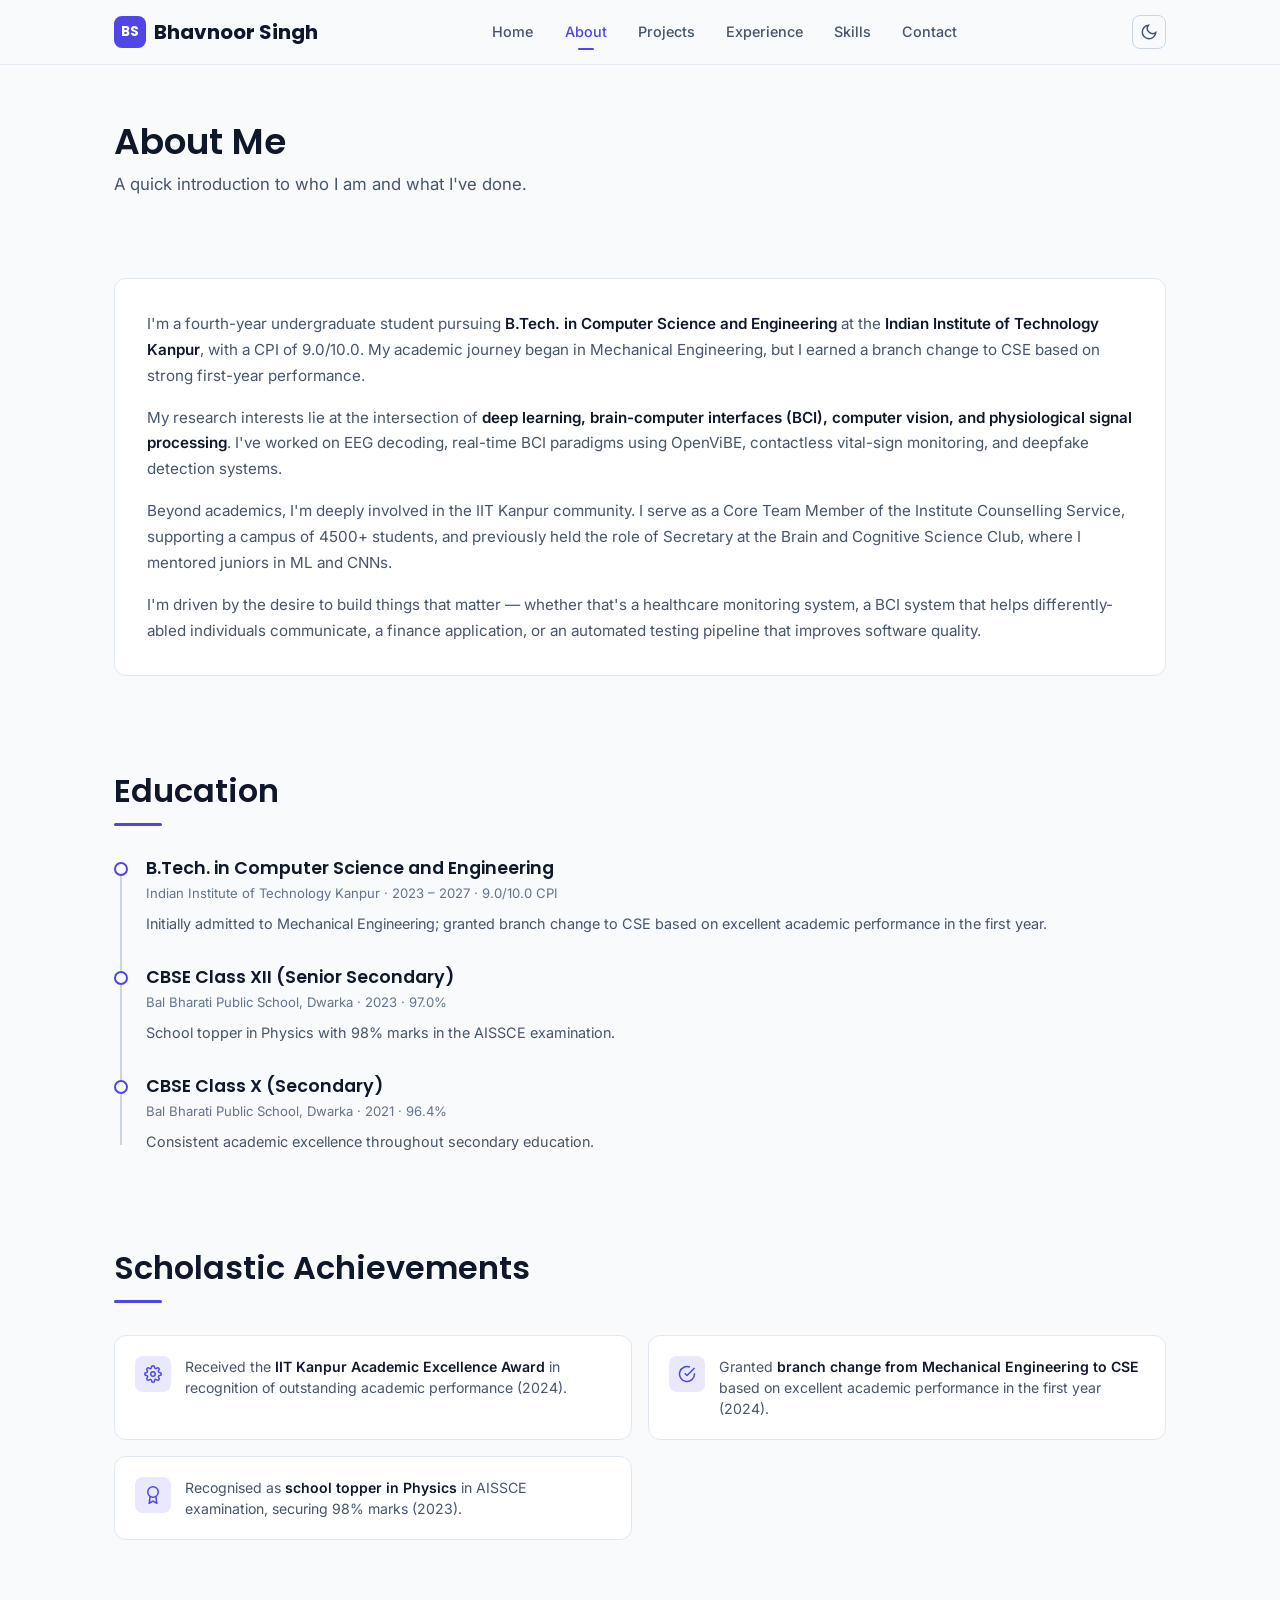
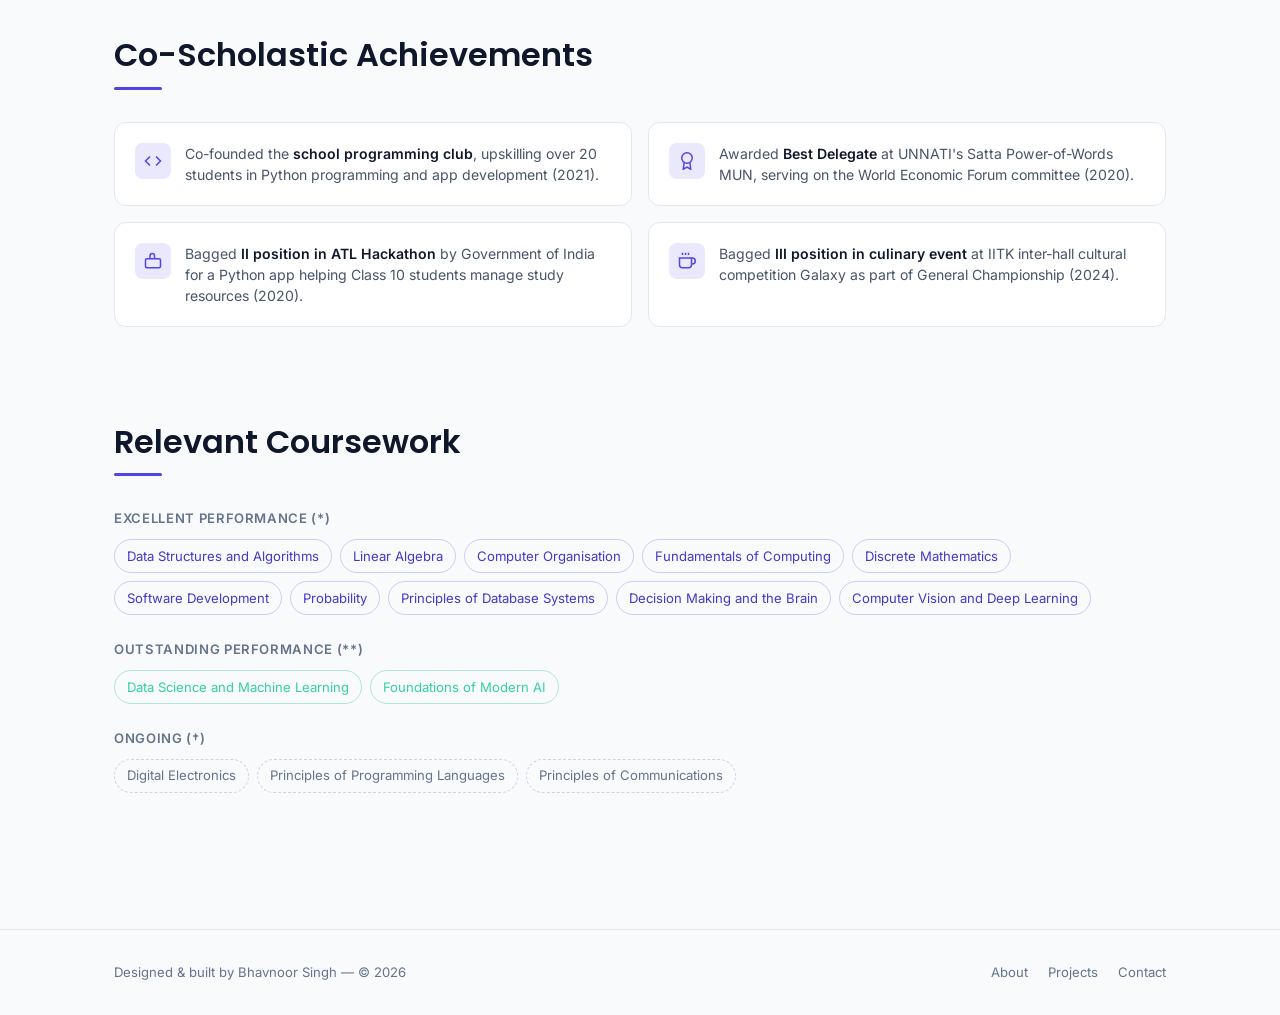
==== commit 7a0ac977: "Updated projects and others" ====
--- a/about.html
+++ b/about.html
@@ -1,257 +1,238 @@
-<!DOCTYPE html>
-<html lang="en">
-<head>
-  <meta charset="UTF-8" />
-  <meta name="viewport" content="width=device-width, initial-scale=1.0" />
-  <title>About — Bhavnoor Singh</title>
-  <meta name="description" content="About Bhavnoor Singh — Final Year CSE undergraduate at IIT Kanpur. Education, achievements, and coursework." />
-
-  <!-- OpenGraph Meta Tags -->
-  <meta property="og:title" content="About — Bhavnoor Singh" />
-  <meta property="og:description" content="Education, scholastic achievements, and coursework of Bhavnoor Singh (IIT Kanpur)." />
-  <meta property="og:type" content="website" />
-  <meta property="og:url" content="https://bhavnoor-coders-1010.github.io/Bhavnoor-Singh/about.html" />
-  <meta name="twitter:card" content="summary" />
-
-  <!-- Favicon -->
-  <link rel="icon" type="image/svg+xml" href="favicon.svg" />
-
-  <!-- Fonts -->
-  <link rel="preconnect" href="https://fonts.googleapis.com" />
-  <link rel="preconnect" href="https://fonts.gstatic.com" crossorigin />
-  <link href="https://fonts.googleapis.com/css2?family=Inter:wght@400;500;600&family=Poppins:wght@500;600;700&family=JetBrains+Mono:wght@400&display=swap" rel="stylesheet" />
-
-  <link rel="stylesheet" href="css/styles.css" />
-</head>
-<body>
-
-  <!-- ===== Navbar ===== -->
-  <nav class="navbar" role="navigation" aria-label="Main Navigation">
-    <div class="nav-container">
-      <a href="index.html" class="nav-logo">
-        <span class="logo-mark">BS</span>
-        Bhavnoor Singh
-      </a>
-      <div class="nav-links" id="nav-menu">
-        <a href="index.html">Home</a>
-        <a href="about.html">About</a>
-        <a href="projects.html">Projects</a>
-        <a href="experience.html">Experience</a>
-        <a href="skills.html">Skills</a>
-        <a href="contact.html">Contact</a>
-      </div>
-      <div class="nav-actions">
-        <button class="theme-toggle" id="theme-toggle" aria-label="Toggle theme" title="Toggle theme">
-          <svg class="sun-icon" aria-hidden="true" width="18" height="18" viewBox="0 0 24 24" fill="none" stroke="currentColor" stroke-width="2"><circle cx="12" cy="12" r="5"/><path d="M12 1v2M12 21v2M4.22 4.22l1.42 1.42M18.36 18.36l1.42 1.42M1 12h2M21 12h2M4.22 19.78l1.42-1.42M18.36 5.64l1.42-1.42"/></svg>
-          <svg class="moon-icon" aria-hidden="true" width="18" height="18" viewBox="0 0 24 24" fill="none" stroke="currentColor" stroke-width="2"><path d="M21 12.79A9 9 0 1 1 11.21 3 7 7 0 0 0 21 12.79z"/></svg>
-        </button>
-        <button class="nav-toggle" aria-label="Toggle navigation menu" aria-expanded="false" aria-controls="nav-menu">
-          <span></span>
-          <span></span>
-          <span></span>
-        </button>
-      </div>
-    </div>
-  </nav>
-
-  <div class="page-wrapper">
-    <main class="page-content">
-
-      <!-- ===== Page Hero ===== -->
-      <section class="page-hero">
-        <div class="container">
-          <h1 class="reveal">About Me</h1>
-          <p class="reveal reveal-delay-1">A quick introduction to who I am and what I've done.</p>
-        </div>
-      </section>
-
-      <!-- ===== Bio ===== -->
-      <section class="section-sm">
-        <div class="container">
-          <div class="card bio-card reveal">
-            <p class="bio-p">
-              I'm a final-year undergraduate student pursuing <strong class="text-primary-strong">B.Tech. in Computer Science and Engineering</strong> at the <strong class="text-primary-strong">Indian Institute of Technology Kanpur</strong>, with a CPI of 9.0/10.0. My academic journey began in Mechanical Engineering, but I earned a branch change to CSE based on strong first-year performance.
-            </p>
-            <p class="bio-p">
-              My research interests lie at the intersection of <strong class="text-primary-strong">deep learning, brain-computer interfaces (BCI), and computer vision</strong>. I've worked on projects involving EEG signal processing, real-time BCI paradigms using OpenViBE, and deepfake detection systems. I enjoy applying ML/DL techniques to solve problems in neuroscience and healthcare.
-            </p>
-            <p class="bio-p">
-              Beyond academics, I'm deeply involved in the IIT Kanpur community. I serve as a Core Team Member of the Institute Counselling Service, supporting a campus of 4500+ students, and previously held the role of Secretary at the Brain and Cognitive Science Club, where I mentored juniors in ML and CNNs.
-            </p>
-            <p class="bio-p">
-              I'm driven by the desire to build things that matter — whether that's a finance tracking app that helps people manage their money, a BCI system that helps differently-abled individuals communicate, or an automated testing pipeline that improves software quality.
-            </p>
-          </div>
-        </div>
-      </section>
-
-      <!-- ===== Education Timeline ===== -->
-      <section class="section-sm">
-        <div class="container">
-          <h2 class="section-heading reveal">Education</h2>
-          <div class="timeline mt-2">
-            <div class="timeline-item reveal">
-              <div class="timeline-dot"></div>
-              <h3>B.Tech. in Computer Science and Engineering</h3>
-              <div class="timeline-meta">Indian Institute of Technology Kanpur · 2023 – 2027 · 9.0/10.0 CPI</div>
-              <p>Initially admitted to Mechanical Engineering; granted branch change to CSE based on excellent academic performance in the first year.</p>
-            </div>
-            <div class="timeline-item reveal">
-              <div class="timeline-dot"></div>
-              <h3>CBSE Class XII (Senior Secondary)</h3>
-              <div class="timeline-meta">Bal Bharati Public School, Dwarka · 2023 · 97.0%</div>
-              <p>School topper in Physics with 98% marks in the AISSCE examination.</p>
-            </div>
-            <div class="timeline-item reveal">
-              <div class="timeline-dot"></div>
-              <h3>CBSE Class X (Secondary)</h3>
-              <div class="timeline-meta">Bal Bharati Public School, Dwarka · 2021 · 96.4%</div>
-              <p>Consistent academic excellence throughout secondary education.</p>
-            </div>
-          </div>
-        </div>
-      </section>
-
-      <!-- ===== Scholastic Achievements ===== -->
-      <section class="section-sm">
-        <div class="container">
-          <h2 class="section-heading reveal">Scholastic Achievements</h2>
-          <div class="achievements-grid mt-2">
-            <div class="card achievement-card reveal">
-              <div class="achievement-icon">
-                <svg viewBox="0 0 24 24" fill="none" stroke="currentColor" stroke-width="2" aria-hidden="true"><path d="M12 15a3 3 0 100-6 3 3 0 000 6z"/><path d="M19.4 15a1.65 1.65 0 00.33 1.82l.06.06a2 2 0 11-2.83 2.83l-.06-.06a1.65 1.65 0 00-1.82-.33 1.65 1.65 0 00-1 1.51V21a2 2 0 11-4 0v-.09A1.65 1.65 0 009 19.4a1.65 1.65 0 00-1.82.33l-.06.06a2 2 0 11-2.83-2.83l.06-.06a1.65 1.65 0 00.33-1.82 1.65 1.65 0 00-1.51-1H3a2 2 0 110-4h.09A1.65 1.65 0 004.6 9a1.65 1.65 0 00-.33-1.82l-.06-.06a2 2 0 112.83-2.83l.06.06a1.65 1.65 0 001.82.33H9a1.65 1.65 0 001-1.51V3a2 2 0 114 0v.09a1.65 1.65 0 001 1.51 1.65 1.65 0 001.82-.33l.06-.06a2 2 0 112.83 2.83l-.06.06a1.65 1.65 0 00-.33 1.82V9a1.65 1.65 0 001.51 1H21a2 2 0 110 4h-.09a1.65 1.65 0 00-1.51 1z"/></svg>
-              </div>
-              <p>Received the <strong class="text-primary-strong">IIT Kanpur Academic Excellence Award</strong> in recognition of outstanding academic performance (2024).</p>
-            </div>
-            <div class="card achievement-card reveal">
-              <div class="achievement-icon">
-                <svg viewBox="0 0 24 24" fill="none" stroke="currentColor" stroke-width="2" aria-hidden="true"><path d="M22 11.08V12a10 10 0 11-5.93-9.14"/><polyline points="22 4 12 14.01 9 11.01"/></svg>
-              </div>
-              <p>Granted <strong class="text-primary-strong">branch change from Mechanical Engineering to CSE</strong> based on excellent academic performance in the first year (2024).</p>
-            </div>
-            <div class="card achievement-card reveal">
-              <div class="achievement-icon">
-                <svg viewBox="0 0 24 24" fill="none" stroke="currentColor" stroke-width="2" aria-hidden="true"><path d="M12 2L2 7l10 5 10-5-10-5z"/><path d="M2 17l10 5 10-5M2 12l10 5 10-5"/></svg>
-              </div>
-              <p>Secured <strong class="text-primary-strong">All India Rank 2538 in JEE Advanced 2023</strong> among a pool of 1.9 lakh candidates.</p>
-            </div>
-            <div class="card achievement-card reveal">
-              <div class="achievement-icon">
-                <svg viewBox="0 0 24 24" fill="none" stroke="currentColor" stroke-width="2" aria-hidden="true"><path d="M12 2L2 7l10 5 10-5-10-5z"/><path d="M2 17l10 5 10-5M2 12l10 5 10-5"/></svg>
-              </div>
-              <p>Achieved <strong class="text-primary-strong">All India Rank 4243 in JEE Mains 2023</strong> among a pool of 12 lakh candidates.</p>
-            </div>
-            <div class="card achievement-card reveal">
-              <div class="achievement-icon">
-                <svg viewBox="0 0 24 24" fill="none" stroke="currentColor" stroke-width="2" aria-hidden="true"><circle cx="12" cy="8" r="7"/><polyline points="8.21 13.89 7 23 12 20 17 23 15.79 13.88"/></svg>
-              </div>
-              <p>Recognised as <strong class="text-primary-strong">school topper in Physics</strong> in AISSCE examination, securing 98% marks (2023).</p>
-            </div>
-          </div>
-        </div>
-      </section>
-
-      <!-- ===== Co-Scholastic Achievements ===== -->
-      <section class="section-sm">
-        <div class="container">
-          <h2 class="section-heading reveal">Co-Scholastic Achievements</h2>
-          <div class="achievements-grid mt-2">
-            <div class="card achievement-card reveal">
-              <div class="achievement-icon">
-                <svg viewBox="0 0 24 24" fill="none" stroke="currentColor" stroke-width="2" aria-hidden="true"><polyline points="16 18 22 12 16 6"/><polyline points="8 6 2 12 8 18"/></svg>
-              </div>
-              <p>Co-founded the <strong class="text-primary-strong">school programming club</strong>, upskilling over 20 students in Python programming and app development (2021).</p>
-            </div>
-            <div class="card achievement-card reveal">
-              <div class="achievement-icon">
-                <svg viewBox="0 0 24 24" fill="none" stroke="currentColor" stroke-width="2" aria-hidden="true"><circle cx="12" cy="8" r="7"/><polyline points="8.21 13.89 7 23 12 20 17 23 15.79 13.88"/></svg>
-              </div>
-              <p>Awarded <strong class="text-primary-strong">Best Delegate</strong> at UNNATI's Satta Power-of-Words MUN, serving on the World Economic Forum committee (2020).</p>
-            </div>
-            <div class="card achievement-card reveal">
-              <div class="achievement-icon">
-                <svg viewBox="0 0 24 24" fill="none" stroke="currentColor" stroke-width="2" aria-hidden="true"><path d="M14 9V5a3 3 0 00-6 0v4"/><rect x="2" y="9" width="20" height="12" rx="2"/></svg>
-              </div>
-              <p>Bagged <strong class="text-primary-strong">II position in ATL Hackathon</strong> by Government of India for a Python app helping Class 10 students manage study resources (2020).</p>
-            </div>
-            <div class="card achievement-card reveal">
-              <div class="achievement-icon">
-                <svg viewBox="0 0 24 24" fill="none" stroke="currentColor" stroke-width="2" aria-hidden="true"><path d="M18 8h1a4 4 0 010 8h-1"/><path d="M2 8h16v9a4 4 0 01-4 4H6a4 4 0 01-4-4V8z"/><line x1="6" y1="1" x2="6" y2="4"/><line x1="10" y1="1" x2="10" y2="4"/><line x1="14" y1="1" x2="14" y2="4"/></svg>
-              </div>
-              <p>Bagged <strong class="text-primary-strong">III position in culinary event</strong> at IITK inter-hall cultural competition Galaxy as part of General Championship (2024).</p>
-            </div>
-          </div>
-        </div>
-      </section>
-
-      <!-- ===== Relevant Coursework ===== -->
-      <section class="section-sm">
-        <div class="container">
-          <h2 class="section-heading reveal">Relevant Coursework</h2>
-          <div class="mt-2">
-
-            <div class="coursework-section reveal">
-              <div class="coursework-label">Excellent Performance (*)</div>
-              <div class="pills">
-                <span class="pill excellent">Data Structures and Algorithms</span>
-                <span class="pill excellent">Linear Algebra</span>
-                <span class="pill excellent">Computer Organisation</span>
-                <span class="pill excellent">Fundamentals of Computing</span>
-                <span class="pill excellent">Discrete Mathematics</span>
-                <span class="pill excellent">Software Development</span>
-                <span class="pill excellent">Probability</span>
-                <span class="pill excellent">Principles of Database Systems</span>
-                <span class="pill excellent">Decision Making and Brain</span>
-                <span class="pill excellent">Academic Writing</span>
-              </div>
-            </div>
-
-            <div class="coursework-section reveal">
-              <div class="coursework-label">Outstanding Performance (**)</div>
-              <div class="pills">
-                <span class="pill outstanding">Classical Dynamics</span>
-                <span class="pill outstanding">Technical Arts</span>
-              </div>
-            </div>
-
-            <div class="coursework-section reveal">
-              <div class="coursework-label">Ongoing (†)</div>
-              <div class="pills">
-                <span class="pill ongoing">Ordinary Differential Equations</span>
-                <span class="pill ongoing">Data Science and Machine Learning</span>
-                <span class="pill ongoing">Computer Vision and Deep Learning</span>
-                <span class="pill ongoing">Computer Networks</span>
-                <span class="pill ongoing">Probabilistic Machine Learning</span>
-                <span class="pill ongoing">Principles of Biotechnology</span>
-              </div>
-            </div>
-
-          </div>
-        </div>
-      </section>
-
-    </main>
-
-    <!-- ===== Footer ===== -->
-    <footer class="footer">
-      <div class="container">
-        <div class="footer-content">
-          <p>Designed & built by Bhavnoor Singh — &copy; <span id="year"></span></p>
-          <div class="footer-links">
-            <a href="about.html">About</a>
-            <a href="projects.html">Projects</a>
-            <a href="contact.html">Contact</a>
-          </div>
-        </div>
-      </div>
-    </footer>
-  </div>
-
-  <script src="js/main.js"></script>
-</body>
-</html>
-
-
-
-
-
+<!DOCTYPE html>
+<html lang="en">
+<head>
+  <meta charset="UTF-8" />
+  <meta name="viewport" content="width=device-width, initial-scale=1.0" />
+  <title>About — Bhavnoor Singh</title>
+  <meta name="description" content="About Bhavnoor Singh — Final Year CSE undergraduate at IIT Kanpur. Education, achievements, and coursework." />
+
+  <!-- OpenGraph Meta Tags -->
+  <meta property="og:title" content="About — Bhavnoor Singh" />
+  <meta property="og:description" content="Education, scholastic achievements, and coursework of Bhavnoor Singh (IIT Kanpur)." />
+  <meta property="og:type" content="website" />
+  <meta property="og:url" content="https://bhavnoor-coders-1010.github.io/Bhavnoor-Singh/about.html" />
+  <meta name="twitter:card" content="summary" />
+
+  <!-- Favicon -->
+  <link rel="icon" type="image/svg+xml" href="favicon.svg" />
+
+  <!-- Fonts -->
+  <link rel="preconnect" href="https://fonts.googleapis.com" />
+  <link rel="preconnect" href="https://fonts.gstatic.com" crossorigin />
+  <link href="https://fonts.googleapis.com/css2?family=Inter:wght@400;500;600&family=Poppins:wght@500;600;700&family=JetBrains+Mono:wght@400&display=swap" rel="stylesheet" />
+
+  <link rel="stylesheet" href="css/styles.css" />
+</head>
+<body>
+
+  <!-- ===== Navbar ===== -->
+  <nav class="navbar" role="navigation" aria-label="Main Navigation">
+    <div class="nav-container">
+      <a href="index.html" class="nav-logo">
+        <span class="logo-mark">BS</span>
+        Bhavnoor Singh
+      </a>
+      <div class="nav-links" id="nav-menu">
+        <a href="index.html">Home</a>
+        <a href="about.html">About</a>
+        <a href="projects.html">Projects</a>
+        <a href="experience.html">Experience</a>
+        <a href="skills.html">Skills</a>
+        <a href="contact.html">Contact</a>
+      </div>
+      <div class="nav-actions">
+        <button class="theme-toggle" id="theme-toggle" aria-label="Toggle theme" title="Toggle theme">
+          <svg class="sun-icon" aria-hidden="true" width="18" height="18" viewBox="0 0 24 24" fill="none" stroke="currentColor" stroke-width="2"><circle cx="12" cy="12" r="5"/><path d="M12 1v2M12 21v2M4.22 4.22l1.42 1.42M18.36 18.36l1.42 1.42M1 12h2M21 12h2M4.22 19.78l1.42-1.42M18.36 5.64l1.42-1.42"/></svg>
+          <svg class="moon-icon" aria-hidden="true" width="18" height="18" viewBox="0 0 24 24" fill="none" stroke="currentColor" stroke-width="2"><path d="M21 12.79A9 9 0 1 1 11.21 3 7 7 0 0 0 21 12.79z"/></svg>
+        </button>
+        <button class="nav-toggle" aria-label="Toggle navigation menu" aria-expanded="false" aria-controls="nav-menu">
+          <span></span>
+          <span></span>
+          <span></span>
+        </button>
+      </div>
+    </div>
+  </nav>
+
+  <div class="page-wrapper">
+    <main class="page-content">
+
+      <!-- ===== Page Hero ===== -->
+      <section class="page-hero">
+        <div class="container">
+          <h1 class="reveal">About Me</h1>
+          <p class="reveal reveal-delay-1">A quick introduction to who I am and what I've done.</p>
+        </div>
+      </section>
+
+      <!-- ===== Bio ===== -->
+      <section class="section-sm">
+        <div class="container">
+          <div class="card bio-card reveal">
+            <p class="bio-p">
+              I'm a fourth-year undergraduate student pursuing <strong class="text-primary-strong">B.Tech. in Computer Science and Engineering</strong> at the <strong class="text-primary-strong">Indian Institute of Technology Kanpur</strong>, with a CPI of 9.0/10.0. My academic journey began in Mechanical Engineering, but I earned a branch change to CSE based on strong first-year performance.
+            </p>
+            <p class="bio-p">
+              My research interests lie at the intersection of <strong class="text-primary-strong">deep learning, brain-computer interfaces (BCI), computer vision, and physiological signal processing</strong>. I've worked on EEG decoding, real-time BCI paradigms using OpenViBE, contactless vital-sign monitoring, and deepfake detection systems.
+            </p>
+            <p class="bio-p">
+              Beyond academics, I'm deeply involved in the IIT Kanpur community. I serve as a Core Team Member of the Institute Counselling Service, supporting a campus of 4500+ students, and previously held the role of Secretary at the Brain and Cognitive Science Club, where I mentored juniors in ML and CNNs.
+            </p>
+            <p class="bio-p">
+              I'm driven by the desire to build things that matter — whether that's a healthcare monitoring system, a BCI system that helps differently-abled individuals communicate, a finance application, or an automated testing pipeline that improves software quality.
+            </p>
+          </div>
+        </div>
+      </section>
+
+      <!-- ===== Education Timeline ===== -->
+      <section class="section-sm">
+        <div class="container">
+          <h2 class="section-heading reveal">Education</h2>
+          <div class="timeline mt-2">
+            <div class="timeline-item reveal">
+              <div class="timeline-dot"></div>
+              <h3>B.Tech. in Computer Science and Engineering</h3>
+              <div class="timeline-meta">Indian Institute of Technology Kanpur · 2023 – 2027 · 9.0/10.0 CPI</div>
+              <p>Initially admitted to Mechanical Engineering; granted branch change to CSE based on excellent academic performance in the first year.</p>
+            </div>
+            <div class="timeline-item reveal">
+              <div class="timeline-dot"></div>
+              <h3>CBSE Class XII (Senior Secondary)</h3>
+              <div class="timeline-meta">Bal Bharati Public School, Dwarka · 2023 · 97.0%</div>
+              <p>School topper in Physics with 98% marks in the AISSCE examination.</p>
+            </div>
+            <div class="timeline-item reveal">
+              <div class="timeline-dot"></div>
+              <h3>CBSE Class X (Secondary)</h3>
+              <div class="timeline-meta">Bal Bharati Public School, Dwarka · 2021 · 96.4%</div>
+              <p>Consistent academic excellence throughout secondary education.</p>
+            </div>
+          </div>
+        </div>
+      </section>
+
+      <!-- ===== Scholastic Achievements ===== -->
+      <section class="section-sm">
+        <div class="container">
+          <h2 class="section-heading reveal">Scholastic Achievements</h2>
+          <div class="achievements-grid mt-2">
+            <div class="card achievement-card reveal">
+              <div class="achievement-icon">
+                <svg viewBox="0 0 24 24" fill="none" stroke="currentColor" stroke-width="2" aria-hidden="true"><path d="M12 15a3 3 0 100-6 3 3 0 000 6z"/><path d="M19.4 15a1.65 1.65 0 00.33 1.82l.06.06a2 2 0 11-2.83 2.83l-.06-.06a1.65 1.65 0 00-1.82-.33 1.65 1.65 0 00-1 1.51V21a2 2 0 11-4 0v-.09A1.65 1.65 0 009 19.4a1.65 1.65 0 00-1.82.33l-.06.06a2 2 0 11-2.83-2.83l.06-.06a1.65 1.65 0 00.33-1.82 1.65 1.65 0 00-1.51-1H3a2 2 0 110-4h.09A1.65 1.65 0 004.6 9a1.65 1.65 0 00-.33-1.82l-.06-.06a2 2 0 112.83-2.83l.06.06a1.65 1.65 0 001.82.33H9a1.65 1.65 0 001-1.51V3a2 2 0 114 0v.09a1.65 1.65 0 001 1.51 1.65 1.65 0 001.82-.33l.06-.06a2 2 0 112.83 2.83l-.06.06a1.65 1.65 0 00-.33 1.82V9a1.65 1.65 0 001.51 1H21a2 2 0 110 4h-.09a1.65 1.65 0 00-1.51 1z"/></svg>
+              </div>
+              <p>Received the <strong class="text-primary-strong">IIT Kanpur Academic Excellence Award</strong> in recognition of outstanding academic performance (2024).</p>
+            </div>
+            <div class="card achievement-card reveal">
+              <div class="achievement-icon">
+                <svg viewBox="0 0 24 24" fill="none" stroke="currentColor" stroke-width="2" aria-hidden="true"><path d="M22 11.08V12a10 10 0 11-5.93-9.14"/><polyline points="22 4 12 14.01 9 11.01"/></svg>
+              </div>
+              <p>Granted <strong class="text-primary-strong">branch change from Mechanical Engineering to CSE</strong> based on excellent academic performance in the first year (2024).</p>
+            </div>
+            <div class="card achievement-card reveal">
+              <div class="achievement-icon">
+                <svg viewBox="0 0 24 24" fill="none" stroke="currentColor" stroke-width="2" aria-hidden="true"><circle cx="12" cy="8" r="7"/><polyline points="8.21 13.89 7 23 12 20 17 23 15.79 13.88"/></svg>
+              </div>
+              <p>Recognised as <strong class="text-primary-strong">school topper in Physics</strong> in AISSCE examination, securing 98% marks (2023).</p>
+            </div>
+          </div>
+        </div>
+      </section>
+
+      <!-- ===== Co-Scholastic Achievements ===== -->
+      <section class="section-sm">
+        <div class="container">
+          <h2 class="section-heading reveal">Co-Scholastic Achievements</h2>
+          <div class="achievements-grid mt-2">
+            <div class="card achievement-card reveal">
+              <div class="achievement-icon">
+                <svg viewBox="0 0 24 24" fill="none" stroke="currentColor" stroke-width="2" aria-hidden="true"><polyline points="16 18 22 12 16 6"/><polyline points="8 6 2 12 8 18"/></svg>
+              </div>
+              <p>Co-founded the <strong class="text-primary-strong">school programming club</strong>, upskilling over 20 students in Python programming and app development (2021).</p>
+            </div>
+            <div class="card achievement-card reveal">
+              <div class="achievement-icon">
+                <svg viewBox="0 0 24 24" fill="none" stroke="currentColor" stroke-width="2" aria-hidden="true"><circle cx="12" cy="8" r="7"/><polyline points="8.21 13.89 7 23 12 20 17 23 15.79 13.88"/></svg>
+              </div>
+              <p>Awarded <strong class="text-primary-strong">Best Delegate</strong> at UNNATI's Satta Power-of-Words MUN, serving on the World Economic Forum committee (2020).</p>
+            </div>
+            <div class="card achievement-card reveal">
+              <div class="achievement-icon">
+                <svg viewBox="0 0 24 24" fill="none" stroke="currentColor" stroke-width="2" aria-hidden="true"><path d="M14 9V5a3 3 0 00-6 0v4"/><rect x="2" y="9" width="20" height="12" rx="2"/></svg>
+              </div>
+              <p>Bagged <strong class="text-primary-strong">II position in ATL Hackathon</strong> by Government of India for a Python app helping Class 10 students manage study resources (2020).</p>
+            </div>
+            <div class="card achievement-card reveal">
+              <div class="achievement-icon">
+                <svg viewBox="0 0 24 24" fill="none" stroke="currentColor" stroke-width="2" aria-hidden="true"><path d="M18 8h1a4 4 0 010 8h-1"/><path d="M2 8h16v9a4 4 0 01-4 4H6a4 4 0 01-4-4V8z"/><line x1="6" y1="1" x2="6" y2="4"/><line x1="10" y1="1" x2="10" y2="4"/><line x1="14" y1="1" x2="14" y2="4"/></svg>
+              </div>
+              <p>Bagged <strong class="text-primary-strong">III position in culinary event</strong> at IITK inter-hall cultural competition Galaxy as part of General Championship (2024).</p>
+            </div>
+          </div>
+        </div>
+      </section>
+
+      <!-- ===== Relevant Coursework ===== -->
+      <section class="section-sm">
+        <div class="container">
+          <h2 class="section-heading reveal">Relevant Coursework</h2>
+          <div class="mt-2">
+
+            <div class="coursework-section reveal">
+              <div class="coursework-label">Excellent Performance (*)</div>
+              <div class="pills">
+                <span class="pill excellent">Data Structures and Algorithms</span>
+                <span class="pill excellent">Linear Algebra</span>
+                <span class="pill excellent">Computer Organisation</span>
+                <span class="pill excellent">Fundamentals of Computing</span>
+                <span class="pill excellent">Discrete Mathematics</span>
+                <span class="pill excellent">Software Development</span>
+                <span class="pill excellent">Probability</span>
+                <span class="pill excellent">Principles of Database Systems</span>
+                <span class="pill excellent">Decision Making and the Brain</span>
+                <span class="pill excellent">Computer Vision and Deep Learning</span>
+              </div>
+            </div>
+
+            <div class="coursework-section reveal">
+              <div class="coursework-label">Outstanding Performance (**)</div>
+              <div class="pills">
+                <span class="pill outstanding">Data Science and Machine Learning</span>
+                <span class="pill outstanding">Foundations of Modern AI</span>
+              </div>
+            </div>
+
+            <div class="coursework-section reveal">
+              <div class="coursework-label">Ongoing (†)</div>
+              <div class="pills">
+                <span class="pill ongoing">Digital Electronics</span>
+                <span class="pill ongoing">Principles of Programming Languages</span>
+                <span class="pill ongoing">Principles of Communications</span>
+              </div>
+            </div>
+
+          </div>
+        </div>
+      </section>
+
+    </main>
+
+    <!-- ===== Footer ===== -->
+    <footer class="footer">
+      <div class="container">
+        <div class="footer-content">
+          <p>Designed & built by Bhavnoor Singh — &copy; <span id="year"></span></p>
+          <div class="footer-links">
+            <a href="about.html">About</a>
+            <a href="projects.html">Projects</a>
+            <a href="contact.html">Contact</a>
+          </div>
+        </div>
+      </div>
+    </footer>
+  </div>
+
+  <script src="js/main.js"></script>
+</body>
+</html>
+
